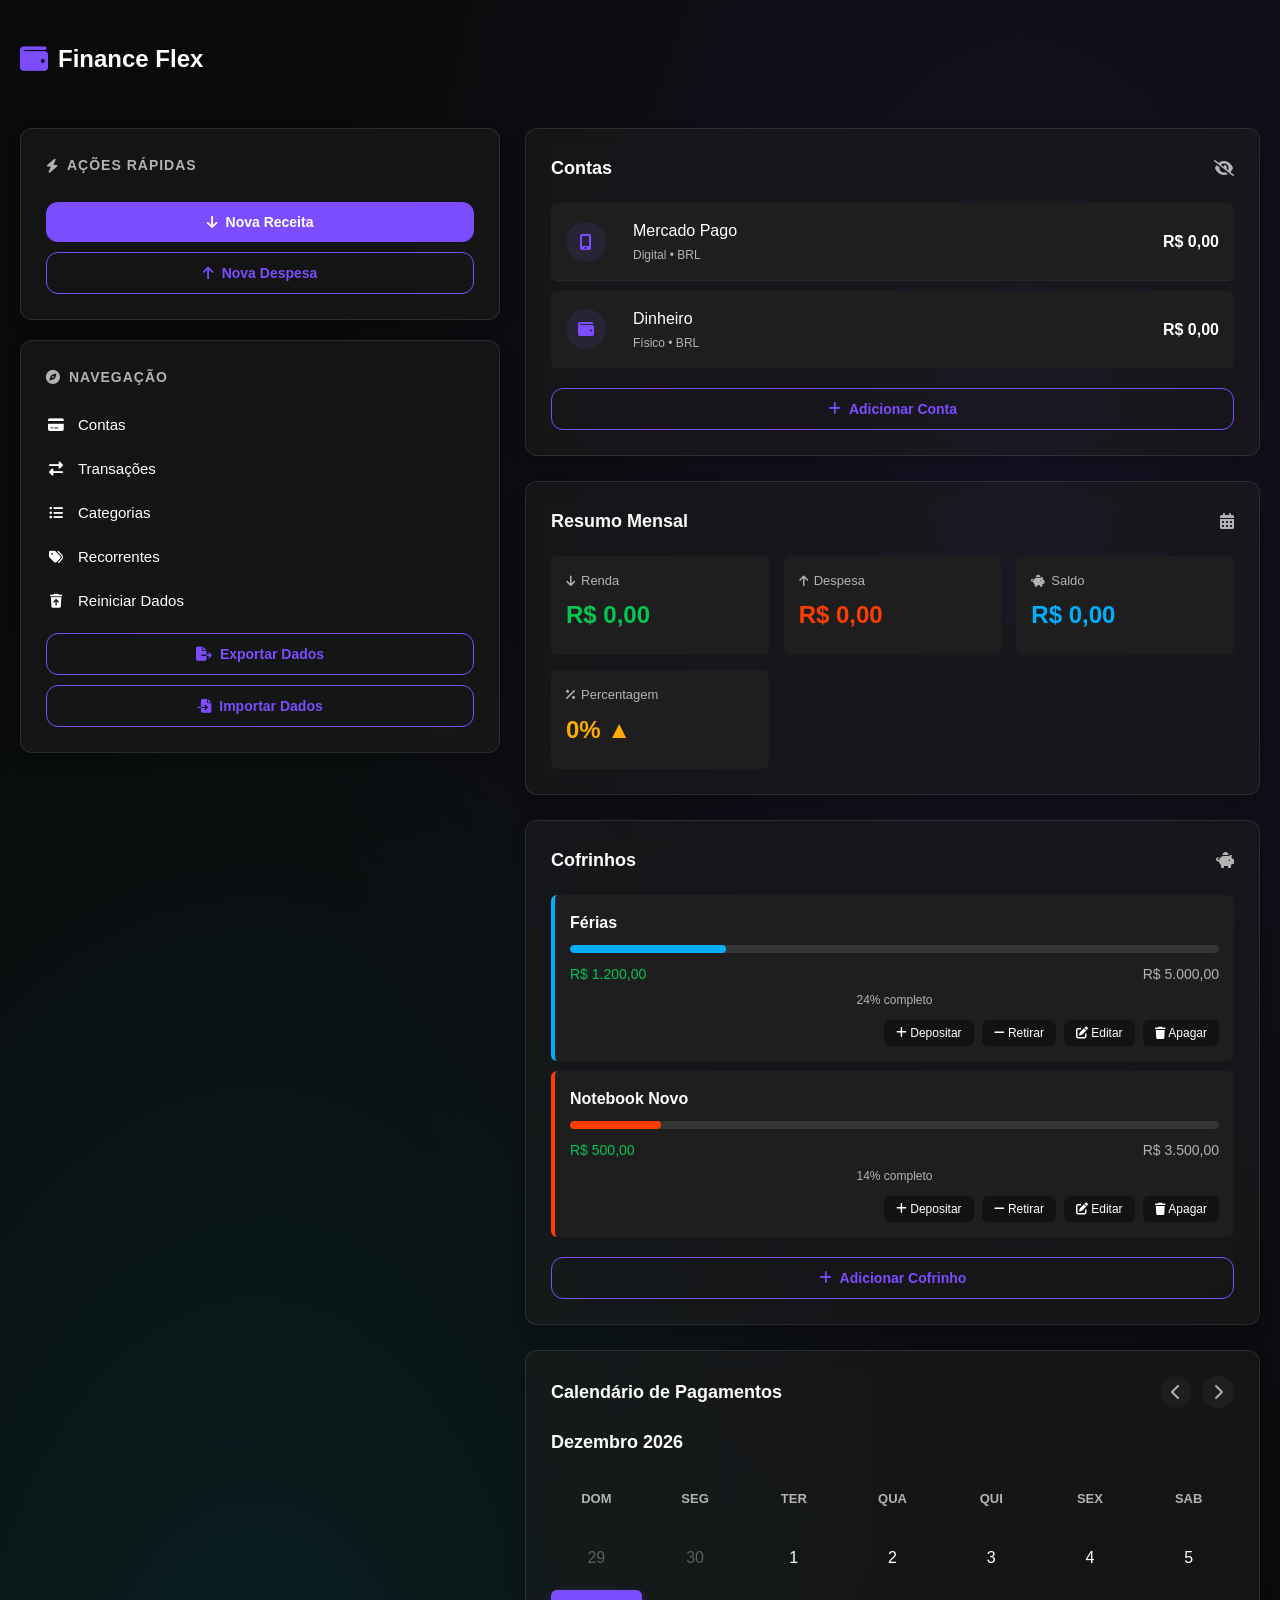
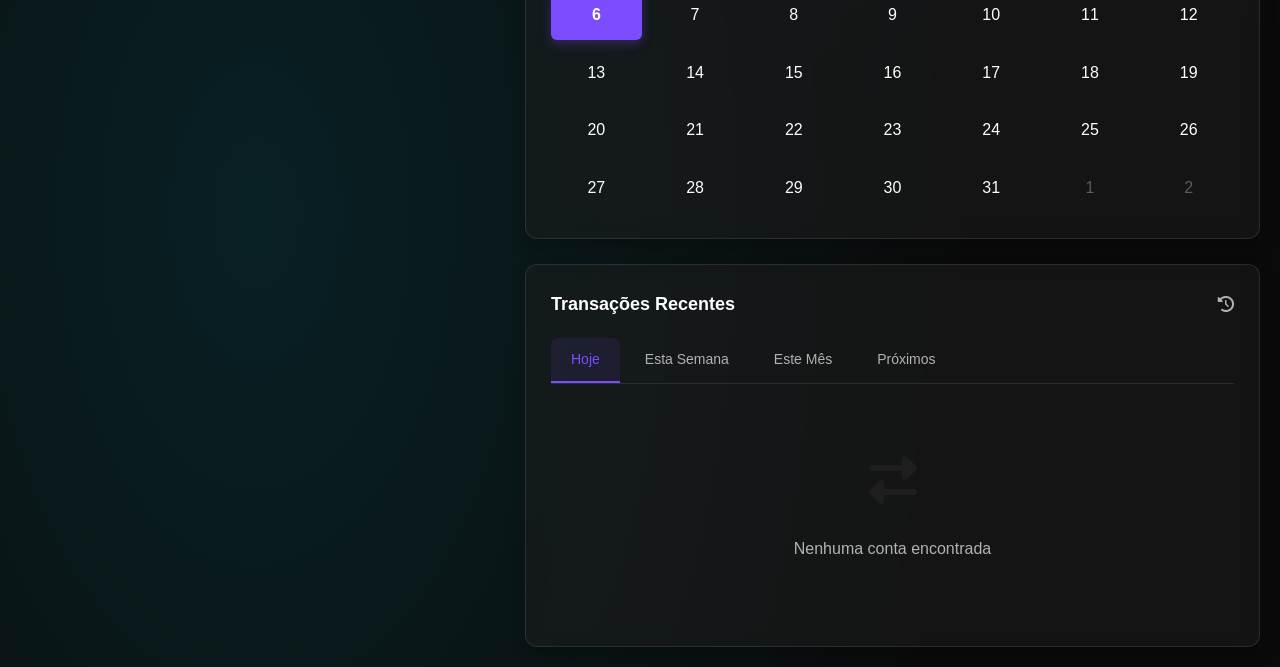
==== index.html @ a524a05d "Add files via upload" ====
<!DOCTYPE html>
<html lang="pt-BR">

<head>
    <meta charset="UTF-8">
    <meta name="viewport" content="width=device-width, initial-scale=1.0">
    <title>Finance Flex</title>
    <link rel="stylesheet" href="https://cdnjs.cloudflare.com/ajax/libs/font-awesome/6.4.0/css/all.min.css">
    <link rel="shortcut icon" href="img/favicon.svg" type="image/x-icon">
    <link rel="stylesheet" href="css/style.css">
</head>

<body>
    <div class="container fade-in">
        <header>
            <div class="logo">
                <i class="fas fa-wallet logo-icon"></i>
                <span>Finance Flex</span>
            </div>
            <div class="nav">
                <button class="hamburger-btn" id="hamburgerBtn">
                    <i class="fas fa-bars"></i>
                </button>
            </div>
        </header>

        <!-- Mobile Menu -->
        <div class="mobile-menu" id="mobileMenu">
            <div class="sidebar-section">
                <div class="sidebar-title">
                    <i class="fas fa-compass"></i>
                    <span>Navegação</span>
                </div>
                <a href="javascript: void;" class="sidebar-link nav-b" data-target="#accountsModal">
                    <i class="fas fa-credit-card"></i>
                    <span>Contas</span>
                </a>
                <a href="javascript: void;" class="sidebar-link nav-b" data-target="#transactionsModal">
                    <i class="fas fa-exchange-alt"></i>
                    <span>Transações</span>
                </a>
                <a href="javascript: void;" class="sidebar-link nav-b" data-target="#categoriesModal">
                    <i class="fas fa-list-ul"></i>
                    <span>Categorias</span>
                </a>
                <a href="javascript: void;" class="sidebar-link nav-b" data-target="#reconrrentesModal">
                    <i class="fas fa-tags"></i>
                    <span>Contas Recorrentes</span>
                </a>
                <a onclick="resetarDados()" class="sidebar-link nav-b reset-btn">
                    <i class="fas fa-trash-restore"></i>
                    <span>Reiniciar Dados</span>
                </a>
                <div class="backup-section">
                    <button id="exportDataBtn" class="btn btn-outline">
                        <i class="fas fa-file-export"></i> Exportar Dados
                    </button>
                    <button id="importDataBtn" class="btn btn-outline">
                        <i class="fas fa-file-import"></i> Importar Dados
                    </button>
                    <input type="file" id="importFileInput" accept=".json" style="display: none;">
                </div>
            </div>
            <div class="sidebar-section">
                <div class="sidebar-title">
                    <i class="fas fa-bolt"></i>
                    <span>Ações Rápidas</span>
                </div>
                <button id="addIncomeBtnMobile" class="btn btn-outline">
                    <i class="fas fa-arrow-down"></i>
                    <span>Nova Receita</span>
                </button>
                <button id="addExpenseBtnMobile" class="btn btn-outline">
                    <i class="fas fa-arrow-up"></i>
                    <span>Nova Despesa</span>
                </button>
            </div>
        </div>

        <div class="mobile-menu-overlay" id="mobileMenuOverlay"></div>

        <div class="main-grid">
            <div class="sidebar-content">
                <div class="card sidebar acoes-rapidas">
                    <div class="sidebar-section">
                        <div class="sidebar-title">
                            <i class="fas fa-bolt"></i>
                            <span>Ações Rápidas</span>
                        </div>

                        <button id="addIncomeBtn" class="btn">
                            <i class="fas fa-arrow-down"></i>
                            <span>Nova Receita</span>
                        </button>
                        <button id="addExpenseBtn" class="btn btn-outline">
                            <i class="fas fa-arrow-up"></i>
                            <span>Nova Despesa</span>
                        </button>
                    </div>
                </div>


                <div class="card sidebar navegacao">
                    <div class="sidebar-section">
                        <div class="sidebar-title">
                            <i class="fas fa-compass"></i>
                            <span>Navegação</span>
                        </div>
                        <a href="javascript: void;" class="sidebar-link nav-b" data-target="#accountsModal">
                            <i class="fas fa-credit-card"></i>
                            <span>Contas</span>
                        </a>
                        <a href="javascript: void;" class="sidebar-link nav-b" data-target="#transactionsModal">
                            <i class="fas fa-exchange-alt"></i>
                            <span>Transações</span>
                        </a>
                        <a href="javascript: void;" class="sidebar-link nav-b" data-target="#categoriesModal">
                            <i class="fas fa-list-ul"></i>
                            <span>Categorias</span>
                        </a>
                        <a href="javascript: void;" class="sidebar-link nav-b" data-target="#reconrrentesModal">
                            <i class="fas fa-tags"></i>
                            <span>Recorrentes</span>
                        </a>
                        <a onclick="resetarDados()" class="sidebar-link nav-b reset-btn">
                            <i class="fas fa-trash-restore"></i>
                            <span>Reiniciar Dados</span>
                        </a>
                        <div class="backup-section">
                            <button id="exportDataBtn1" class="btn btn-outline">
                                <i class="fas fa-file-export"></i> Exportar Dados
                            </button>
                            <button id="importDataBtn1" class="btn btn-outline">
                                <i class="fas fa-file-import"></i> Importar Dados
                            </button>
                            <input type="file" id="importFileInput1" accept=".json" style="display: none;">
                        </div>
                    </div>
                </div>
            </div>


            <div class="content">
                <div class="card accounts contas">
                    <div class="card-title">
                        <span>Contas</span>
                        <i id="toggleValues" title="Ocultar/Mostrar Valores"></i>
                    </div>
                    <div id="accountsList">
                        <!-- Contas serão carregadas aqui -->
                    </div>
                    <button id="addAccountBtn" class="btn btn-outline">
                        <i class="fas fa-plus"></i>
                        <span>Adicionar Conta</span>
                    </button>
                </div>

                <div class="card monthly-summary">
                    <div class="card-title">
                        <span>Resumo Mensal</span>
                        <i class="fas fa-calendar-alt"></i>
                    </div>
                    <div class="summary-grid" id="monthlySummary">
                        <!-- Resumo mensal será carregado aqui -->
                    </div>
                </div>

                <div class="card piggy-banks">
                    <div class="card-title">
                        <span>Cofrinhos</span>
                        <i class="fas fa-piggy-bank"></i>
                    </div>
                    <div id="piggyBanksList">
                        <!-- Cofrinhos serão carregados aqui -->
                    </div>
                    <button id="addPiggyBankBtn" class="btn btn-outline">
                        <i class="fas fa-plus"></i>
                        <span>Adicionar Cofrinho</span>
                    </button>
                </div>

                <div class="card calendar">
                    <div class="card-title">
                        <span>Calendário de Pagamentos</span>
                        <div class="calendar-nav">
                            <button class="calendar-nav-btn" id="prevMonth">
                                <i class="fas fa-chevron-left"></i>
                            </button>
                            <button class="calendar-nav-btn" id="nextMonth">
                                <i class="fas fa-chevron-right"></i>
                            </button>
                        </div>
                    </div>
                    <div id="calendarContainer">
                        <!-- Calendário será carregado aqui -->
                    </div>
                </div>

                <div class="card transactions">
                    <div class="card-title">
                        <span>Transações Recentes</span>
                        <i class="fas fa-history"></i>
                    </div>
                    <div class="tabs">
                        <div class="tab active" data-period="today">Hoje</div>
                        <div class="tab" data-period="week">Esta Semana</div>
                        <div class="tab" data-period="month">Este Mês</div>
                        <div class="tab" data-period="upcoming">Próximos</div>
                    </div>
                    <div id="transactionsList">
                        <!-- Transações serão carregadas aqui -->
                    </div>
                </div>
            </div>
        </div>

        <!-- Modal Adicionar Conta -->
        <div class="modal" id="accountModal">
            <div class="modal-content">
                <div class="modal-header">
                    <div class="modal-title">Adicionar Nova Conta</div>
                    <button class="modal-close">&times;</button>
                </div>
                <form id="accountForm">
                    <div class="form-group">
                        <label class="form-label">Nome da Conta</label>
                        <input type="text" class="form-input" id="accountName" required>
                    </div>
                    <div class="form-group">
                        <label class="form-label">Tipo de Conta</label>
                        <select class="form-input form-select" id="accountType" required>
                            <option value="">Selecione o tipo</option>
                            <option value="Dinheiro">Dinheiro</option>
                            <option value="Banco">Conta Bancária</option>
                            <option value="Crédito">Cartão de Crédito</option>
                            <option value="Investimento">Investimento</option>
                            <option value="Digital">Carteira Digital</option>
                            <option value="Outro">Outro</option>
                        </select>
                    </div>
                    <div class="form-group">
                        <label class="form-label">Saldo Inicial</label>
                        <input type="number" class="form-input" id="accountBalance" step="0.01" required>
                    </div>
                    <div class="form-group">
                        <label class="form-label">Moeda</label>
                        <select class="form-input form-select" id="accountCurrency" required>
                            <option value="BRL">BRL (R$)</option>
                            <option value="USD">USD ($)</option>
                            <option value="EUR">EUR (€)</option>
                            <option value="GBP">GBP (£)</option>
                            <option value="JPY">JPY (¥)</option>
                        </select>
                    </div>
                    <div class="form-actions">
                        <button type="button" class="btn btn-outline modal-close">Cancelar</button>
                        <button type="submit" class="btn">Salvar Conta</button>
                    </div>
                </form>
            </div>
        </div>

        <!-- Modal Adicionar Transação -->
        <div class="modal" id="transactionModal">
            <div class="modal-content">
                <div class="modal-header">
                    <div class="modal-title" id="transactionModalTitle">Adicionar Nova Transação</div>
                    <button class="modal-close">&times;</button>
                </div>
                <form id="transactionForm">
                    <div class="form-group">
                        <label class="form-label">Tipo de Transação</label>
                        <select class="form-input form-select" id="transactionType" required>
                            <option value="income">Receita</option>
                            <option value="expense">Despesa</option>
                            <option value="transfer">Transferência</option>
                        </select>
                    </div>
                    <div class="form-group">
                        <label class="form-label">Valor</label>
                        <input type="number" class="form-input" id="transactionAmount" step="0.01" required>
                    </div>
                    <div class="form-group">
                        <label class="form-label">Descrição</label>
                        <input type="text" class="form-input" id="transactionDescription" required>
                    </div>
                    <div class="form-group">
                        <label class="form-label">Categoria</label>
                        <select class="form-input form-select" id="transactionCategory" required>
                            <option value="">Selecione a categoria</option>
                            <!-- Categorias serão preenchidas por JS -->
                        </select>
                    </div>
                    <div class="form-group">
                        <label class="form-label">Conta</label>
                        <select class="form-input form-select" id="transactionAccount" required>
                            <option value="">Selecione a conta</option>
                            <!-- Contas serão preenchidas por JS -->
                        </select>
                    </div>
                    <div class="form-group" id="transferAccountGroup" style="display: none;">
                        <label class="form-label">Para Conta</label>
                        <select class="form-input form-select" id="transactionToAccount">
                            <option value="">Selecione a conta</option>
                            <!-- Contas serão preenchidas por JS -->
                        </select>
                    </div>
                    <div class="form-group">
                        <label class="form-label">Data</label>
                        <input type="date" class="form-input" id="transactionDate" required>
                    </div>
                    <div class="form-actions">
                        <button type="button" class="btn btn-outline modal-close">Cancelar</button>
                        <button type="submit" class="btn">Salvar Transação</button>
                    </div>
                </form>
            </div>
        </div>

        <!-- Botão Flutuante para Adicionar Receita -->
        <div class="fab-container">
            <button class="fab-button" id="fabIncome">
                <i class="fas fa-plus"></i>
            </button>
        </div>

        <!-- Modais -->

        <!-- Modal Accounts -->
        <div class="modal modal-nav" id="accountsModal">
            <div class="modal-content">
                <div class="modal-header">
                    <div class="modal-title">Contas</div>
                    <button class="modal-close">&times;</button>
                </div>
                <div class="modal-body">
                    <div id="accountsModalContent">
                        <!-- Conteúdo será carregado dinamicamente -->
                    </div>
                </div>
            </div>
        </div>

        <!-- Modal Transactions -->
        <div class="modal modal-nav" id="transactionsModal">
            <div class="modal-content">
                <div class="modal-header">
                    <div class="modal-title">Transferência</div>
                    <button class="modal-close">&times;</button>
                </div>
                <div class="modal-body">
                    <!-- Filtros -->
                    <div class="transaction-filters">
                        <div class="filter-group">
                            <span class="filter-label">Filtrar por:</span>
                            <div class="filter-buttons">
                                <button class="filter-btn active" data-filter="all">
                                    <i class="fas fa-list"></i> Todas
                                </button>
                                <button class="filter-btn" data-filter="income">
                                    <i class="fas fa-arrow-down"></i> Receitas
                                </button>
                                <button class="filter-btn" data-filter="expense">
                                    <i class="fas fa-arrow-up"></i> Despesas
                                </button>
                                <button class="filter-btn" data-filter="transfer">
                                    <i class="fas fa-exchange-alt"></i> Transferências
                                </button>
                            </div>
                        </div>

                        <div class="filter-group">
                            <span class="filter-label">Período:</span>
                            <div class="filter-buttons">
                                <button class="filter-btn active" data-period="today">
                                    <i class="fas fa-calendar-day"></i> Hoje
                                </button>
                                <button class="filter-btn" data-period="week">
                                    <i class="fas fa-calendar-week"></i> Semana
                                </button>
                                <button class="filter-btn" data-period="month">
                                    <i class="fas fa-calendar-alt"></i> Mês
                                </button>
                                <button class="filter-btn" data-period="year">
                                    <i class="fas fa-calendar"></i> Ano
                                </button>
                            </div>
                        </div>

                        <!-- Novo filtro por categoria -->
                        <div class="filter-group">
                            <span class="filter-label">Categoria:</span>
                            <div class="filter-buttons">
                                <button class="filter-btn active" data-category="all">
                                    <i class="fas fa-tags"></i> Todas
                                </button>
                                <!-- Categorias serão preenchidas dinamicamente -->
                            </div>
                            <select id="categorySelect" class="form-input form-select" style="margin-top: 8px;">
                                <option value="">Selecione uma categoria...</option>
                                <!-- Opções serão preenchidas dinamicamente -->
                            </select>
                        </div>
                    </div>

                    <!-- Conteúdo das transações -->
                    <div id="transactionsModalContent">
                        <!-- Transações serão carregadas aqui dinamicamente -->
                    </div>
                </div>
            </div>
        </div>

        <!-- Modal Categories -->
        <div class="modal" id="categoriesModal">
            <div class="modal-content">
                <div class="modal-header">
                    <div class="modal-title">Categorias</div>
                    <button class="modal-close">&times;</button>
                </div>
                <div class="modal-body">
                    <div id="categoriesModalContent">
                        <!-- Conteúdo será carregado dinamicamente -->
                    </div>

                </div>
                <div class="add-bill-container">
                    <input type="text" id="newcategotiaName" placeholder="Criar Nova Categoria" class="form-input">
                    <button id="addcategoriasBtn" class="btn btn-outline">
                        <i class="fas fa-plus"></i>
                        <span>Adicionar</span>
                    </button>
                </div>
            </div>
        </div>
        <!-- Modal contas frequentes -->
        <div class="modal" id="reconrrentesModal">
            <div class="modal-content">
                <div class="modal-header">
                    <div class="modal-title">Contas Recorrentes</div>
                    <button class="modal-close">&times;</button>
                </div>
                <div class="modal-body">
                    <div id="recurringBillsList">
                        <!-- Conteúdo será carregado dinamicamente -->
                    </div>
                    <div class="add-bill-container">
                        <input type="text" id="newBillName" placeholder="Nome da conta (ex: Luz, Internet)"
                            class="form-input">
                        <button id="addBillBtn" class="btn btn-outline">
                            <i class="fas fa-plus"></i>
                            <span>Adicionar</span>
                        </button>
                    </div>
                </div>
            </div>
        </div>

        <!-- Modal Cofrinhos -->
        <div class="modal" id="piggyBankModal">
            <div class="modal-content">
                <div class="modal-header">
                    <div class="modal-title" id="piggyBankModalTitle">Adicionar Cofrinho</div>
                    <button class="modal-close">&times;</button>
                </div>
                <form id="piggyBankForm">
                    <div class="form-group">
                        <label class="form-label">Nome do Cofrinho</label>
                        <input type="text" class="form-input" id="piggyBankName" required>
                    </div>
                    <div class="form-group">
                        <label class="form-label">Meta (Valor Alvo)</label>
                        <input type="number" class="form-input" id="piggyBankTarget" step="0.01" min="0.01" required>
                    </div>
                    <div class="form-group">
                        <label class="form-label">Valor Atual</label>
                        <input type="number" class="form-input" id="piggyBankCurrent" step="0.01" min="0" value="0"
                            required>
                    </div>
                    <div class="form-group">
                        <label class="form-label">Conta de Origem</label>
                        <select class="form-input form-select" id="piggyBankAccount">
                            <option value="">Não associar a conta</option>
                            <!-- Contas serão preenchidas por JS -->
                        </select>
                    </div>
                    <div class="form-group">
                        <label class="form-label">Data Alvo (Opcional)</label>
                        <input type="date" class="form-input" id="piggyBankTargetDate">
                    </div>
                    <div class="form-group">
                        <label class="form-label">Cor do Cofrinho</label>
                        <input type="color" class="form-input" id="piggyBankColor" value="#7c4dff">
                    </div>
                    <div class="form-actions">
                        <button type="button" class="btn btn-outline modal-close">Cancelar</button>
                        <button type="submit" class="btn">Salvar Cofrinho</button>
                    </div>
                </form>
            </div>
        </div>

        <!-- Modal Depositar/Retirar -->
        <div class="modal" id="piggyBankTransactionModal">
            <div class="modal-content">
                <div class="modal-header">
                    <div class="modal-title" id="piggyBankTransactionTitle">Depositar no Cofrinho</div>
                    <button class="modal-close">&times;</button>
                </div>
                <form id="piggyBankTransactionForm">
                    <div class="form-group">
                        <label class="form-label">Tipo de Operação</label>
                        <select class="form-input form-select" id="piggyBankOperationType" required>
                            <option value="deposit">Depositar</option>
                            <option value="withdraw">Retirar</option>
                        </select>
                    </div>
                    <div class="form-group">
                        <label class="form-label">Valor</label>
                        <input type="number" class="form-input" id="piggyBankAmount" step="0.01" min="0.01" required>
                    </div>
                    <div class="form-group">
                        <label class="form-label">Conta</label>
                        <select class="form-input form-select" id="piggyBankTransactionAccount" required>
                            <!-- Contas serão preenchidas por JS -->
                        </select>
                    </div>
                    <div class="form-group">
                        <label class="form-label">Data</label>
                        <input type="date" class="form-input" id="piggyBankTransactionDate" required>
                    </div>
                    <div class="form-actions">
                        <button type="button" class="btn btn-outline modal-close">Cancelar</button>
                        <button type="submit" class="btn">Confirmar</button>
                    </div>
                </form>
            </div>
        </div>

        <!-- Toast Notification -->
        <div class="toasts" id="toast">
            <i class="fas fa-check-circle toast-icon"></i>
            <div class="toast-content">Mensagem de sucesso aqui</div>
            <button class="toast-close">
                <i class="fas fa-times"></i>
            </button>
        </div>
    </div>
    <script src="js/app.js"></script>

</body>

</html>
---- css/style.css ----
:root {
    --primary: #7c4dff;
    --primary-light: #b47cff;
    --primary-dark: #3f1dcb;
    --secondary: #00e5ff;
    --dark: #121212;
    --darker: #0a0a0a;
    --dark-light: #1e1e1e;
    --light: #ffffff;
    --light-dim: #b3b3b3;
    --success: #00c853;
    --danger: #ff3d00;
    --warning: #ffab00;
    --info: #00b0ff;
    --border-radius: 12px;
    --border-radius-sm: 6px;
    --shadow: 0 8px 16px rgba(0, 0, 0, 0.2);
    --transition: all 0.3s cubic-bezier(0.4, 0, 0.2, 1);
    --glass: rgba(30, 30, 30, 0.5);
    --glass-border: rgba(255, 255, 255, 0.1);
}

html,
body {
    overflow-x: hidden;
}

* {
    margin: 0;
    padding: 0;
    box-sizing: border-box;
    font-family: 'Inter', -apple-system, BlinkMacSystemFont, sans-serif;
}

@supports (font-variation-settings: normal) {
    * {
        font-family: 'Inter var', -apple-system, BlinkMacSystemFont, sans-serif;
    }
}

/* Adicione no final do arquivo */
.values-hidden .account-balance,
.values-hidden .transaction-amount,
.values-hidden .summary-value,
.values-hidden .piggy-bank-current,
.values-hidden .piggy-bank-target,
.values-hidden .piggy-bank-percentage {
    filter: blur(5px);
    user-select: none;
    pointer-events: none;
}


body {
    background-color: var(--darker);
    color: var(--light);
    line-height: 1.6;
    min-height: 100vh;
    background-image:
        radial-gradient(at 80% 20%, rgba(124, 77, 255, 0.1) 0px, transparent 50%),
        radial-gradient(at 20% 80%, rgba(0, 229, 255, 0.1) 0px, transparent 50%);
}

.container {
    max-width: 1400px;
    margin: 0 auto;
    padding: 20px;
}

header {
    display: flex;
    justify-content: space-between;
    align-items: center;
    padding: 20px 0;
    margin-bottom: 30px;
}

.logo {
    font-size: 24px;
    font-weight: 700;
    color: var(--light);
    display: flex;
    align-items: center;
    gap: 10px;
    height: fit-content;
    position: sticky;
    /* Torna a sidebar fixa */
    top: 10%;
    /* Fixa no topo */
}

.logo-icon {
    color: var(--primary);
    font-size: 28px;
}

.nav {
    display: flex;
    gap: 5px;
}

.nav-item {
    color: var(--light-dim);
    text-decoration: none;
    padding: 8px 16px;
    border-radius: var(--border-radius);
    transition: var(--transition);
    font-weight: 500;
    display: flex;
    align-items: center;
    gap: 8px;
}

.nav-item:hover,
.nav-item.active {
    color: var(--light);
    background-color: var(--dark-light);
}

.nav-item i {
    font-size: 16px;
}

/* Hamburger Menu Styles */
.hamburger-btn {
    display: none;
    background: none;
    border: none;
    color: var(--light);
    font-size: 24px;
    cursor: pointer;
    padding: 10px;
    z-index: 999;
}

.mobile-menu {
    position: fixed;
    top: 0;
    left: 0;
    width: 280px;
    height: 100vh;
    background: var(--darker);
    z-index: 1000;
    padding: 80px 20px 20px;
    transform: translateX(-100%);
    transition: var(--transition);
    border-right: 1px solid var(--glass-border);
    overflow-y: auto;
}

.mobile-menu.active {
    transform: translateX(0);
    box-shadow: 10px 0 30px rgba(0, 0, 0, 0.3);
}

.mobile-menu .sidebar-section {
    margin-bottom: 25px;
}

.mobile-menu .sidebar-title {
    font-size: 14px;
    color: var(--light-dim);
    text-transform: uppercase;
    margin-bottom: 15px;
    letter-spacing: 1px;
}

.mobile-menu .sidebar-link {
    display: flex;
    align-items: center;
    padding: 12px 15px;
    color: var(--light);
    text-decoration: none;
    border-radius: var(--border-radius-sm);
    margin-bottom: 5px;
    transition: var(--transition);
}

.mobile-menu .sidebar-link:hover {
    background: var(--dark-light);
    color: var(--primary);
}

.mobile-menu .sidebar-link i {
    margin-right: 10px;
    width: 20px;
    text-align: center;
}

.mobile-menu .btn {
    width: 100%;
    margin: 10px 0;
}

.mobile-menu-overlay {
    position: fixed;
    top: 0;
    left: 0;
    right: 0;
    bottom: 0;
    background: rgba(0, 0, 0, 0.7);
    backdrop-filter: blur(5px);
    z-index: 999;
    opacity: 0;
    visibility: hidden;
    transition: var(--transition);
}

.mobile-menu-overlay.active {
    opacity: 1;
    visibility: visible;
}

@media (max-width: 768px) {
    .hamburger-btn {
        display: block;
    }

    .nav-items {
        display: none;
    }

    .sidebar {
        display: none;
    }

    .main-grid {
        grid-template-columns: 1fr;
    }
}


.main-grid {
    display: grid;
    grid-template-columns: 480px 1fr;
    gap: 25px;
}

.sidebar {
    margin-bottom: 20px;
}


.sidebar-title {
    font-size: 14px;
    margin-bottom: 15px;
    color: var(--light-dim);
    text-transform: uppercase;
    letter-spacing: 1px;
    font-weight: 600;
    display: flex;
    align-items: center;
    gap: 8px;
}

.sidebar-title i {
    font-size: 14px;
}

.sidebar-link {
    display: flex;
    align-items: center;
    gap: 12px;
    color: var(--light);
    text-decoration: none;
    padding: 10px 0;
    transition: var(--transition);
    font-weight: 500;
    font-size: 15px;
}

.sidebar-link:hover {
    color: var(--primary);
    padding-left: 5px;
}

.sidebar-link i {
    width: 20px;
    text-align: center;
    font-size: 14px;
}

/* Adicione estes estilos ao seu CSS */
.recurring-bills {
    grid-column: span 1;
}

.bill-item {
    display: flex;
    align-items: center;
    justify-content: space-between;
    padding: 12px 15px;
    background-color: var(--dark-light);
    border-radius: var(--border-radius-sm);
    margin-bottom: 10px;
    transition: var(--transition);
}

.bill-item:hover {
    background-color: rgba(255, 255, 255, 0.05);
}

.bill-info {
    display: flex;
    align-items: center;
    gap: 12px;
}

.bill-checkbox {
    width: 18px;
    height: 18px;
    cursor: pointer;
    accent-color: var(--primary);
}

.bill-actions {
    display: flex;
    gap: 8px;
}

.bill-action-btn {
    background: none;
    border: none;
    color: var(--light-dim);
    cursor: pointer;
    transition: var(--transition);
    font-size: 14px;
}

.bill-action-btn:hover {
    color: var(--danger);
}

.add-bill-container {
    /* display: flex; */
    gap: 10px;
    margin-top: 15px;
}

.add-bill-container input {
    flex-grow: 1;
    padding: 10px 15px;
}

/* Remove o estilo padrão do checkbox */
.bill-checkbox {
    appearance: none;
    -webkit-appearance: none;
    width: 18px;
    height: 18px;
    border: 2px solid var(--primary-light);
    border-radius: 4px;
    background-color: var(--dark-light);
    cursor: pointer;
    position: relative;
    transition: all 0.2s ease;
    margin-right: 12px;
}

/* Estilo quando o checkbox está marcado */
.bill-checkbox:checked {
    background-color: var(--primary);
    border-color: var(--primary);
}

/* Estilo do "check" interno */
.bill-checkbox:checked::after {
    content: '';
    position: absolute;
    left: 5px;
    top: 1px;
    width: 5px;
    height: 10px;
    border: solid white;
    border-width: 0 2px 2px 0;
    transform: rotate(45deg);
}

#recurringBillsList,
#recurringBillsList1 {
    max-height: 150px;
    overflow-y: auto;
    padding-right: 10px;
    margin-right: -10px;

}

/* Efeito hover */
.bill-checkbox:hover {
    border-color: var(--primary);
    box-shadow: 0 0 0 2px rgba(124, 77, 255, 0.2);
}

/* Efeito de foco (acessibilidade) */
.bill-checkbox:focus {
    outline: none;
    box-shadow: 0 0 0 3px rgba(124, 77, 255, 0.3);
}

/* Estilo do label */
.bill-name {
    color: var(--light);
    cursor: pointer;
    transition: color 0.2s ease;
    user-select: none;

}

/* Efeito quando o checkbox está marcado */
.bill-checkbox:checked~.bill-name {
    color: var(--light-dim);
    text-decoration: line-through;
    opacity: 0.8;
}

.empty-recurring {
    text-align: center;
    padding: 20px 0;
    color: var(--light-dim);
    font-size: 14px;
}

.btn {
    display: inline-flex;
    align-items: center;
    justify-content: center;
    gap: 8px;
    background-color: var(--primary);
    color: white;
    padding: 12px 20px;
    border-radius: var(--border-radius);
    text-decoration: none;
    font-weight: 600;
    transition: var(--transition);
    border: none;
    cursor: pointer;
    margin-top: 10px;
    width: 100%;
    font-size: 14px;
}

.btn:hover {
    background-color: var(--primary-dark);
    transform: translateY(-2px);
    box-shadow: 0 6px 12px rgba(124, 77, 255, 0.2);
}

.btn-outline {
    background-color: transparent;
    border: 1px solid var(--primary);
    color: var(--primary);
}

.btn-outline:hover {
    background-color: rgba(124, 77, 255, 0.1);
    box-shadow: none;
}

.btn-sm {
    padding: 8px 16px;
    font-size: 13px;
}

.content {
    display: grid;
    grid-template-columns: repeat(auto-fill, minmax(300px, 1fr));
    gap: 25px;
}

.card {
    background: var(--glass);
    backdrop-filter: blur(10px);
    -webkit-backdrop-filter: blur(10px);
    border: 1px solid var(--glass-border);
    border-radius: var(--border-radius);
    padding: 25px;
    box-shadow: var(--shadow);
    transition: var(--transition);
}

.card:hover {
    transform: translateY(-5px);
    box-shadow: 0 12px 24px rgba(0, 0, 0, 0.3);
}

.card-title {
    font-size: 18px;
    margin-bottom: 20px;
    color: var(--light);
    display: flex;
    justify-content: space-between;
    align-items: center;
    font-weight: 600;
}

.card-title i {
    color: var(--light-dim);
    font-size: 16px;
}

.accounts {
    grid-column: span 2;
}

.account-item {
    display: flex;
    justify-content: space-between;
    align-items: center;
    padding: 15px 0;
    border-bottom: 1px solid rgba(255, 255, 255, 0.05);
}

.account-item:last-child {
    border-bottom: none;
}

.account-info {
    display: flex;
    align-items: center;
    gap: 12px;
}

.account-icon {
    width: 40px;
    height: 40px;
    border-radius: 50%;
    background-color: var(--dark-light);
    display: flex;
    align-items: center;
    justify-content: center;
    color: var(--primary);
}

.account-name {
    font-weight: 500;
}

.account-type {
    font-size: 12px;
    color: var(--light-dim);
    margin-top: 2px;
}

.account-balance {
    font-weight: 600;
    font-size: 16px;
}

.positive {
    color: var(--success);
}

.negative {
    color: var(--danger);
}

.monthly-summary {
    grid-column: span 2;
}

.summary-grid {
    display: grid;
    grid-template-columns: repeat(auto-fill, minmax(200px, 1fr));
    gap: 15px;
    margin-top: 20px;
}

.summary-item {
    background-color: var(--dark-light);
    padding: 20px;
    border-radius: var(--border-radius-sm);
    transition: var(--transition);
}

.summary-item:hover {
    transform: translateY(-3px);
    box-shadow: 0 8px 16px rgba(0, 0, 0, 0.2);
}

.summary-label {
    font-size: 13px;
    color: var(--light-dim);
    margin-bottom: 5px;
    display: flex;
    align-items: center;
    gap: 6px;
}

.summary-label i {
    font-size: 12px;
}

.summary-value {
    font-size: 24px;
    font-weight: 700;
    margin: 5px 0;
}

.income {
    color: var(--success);
}

.expense {
    color: var(--danger);
}

.savings {
    color: var(--info);
}

.rate {
    color: var(--warning);
}

.calendar, .piggy-banks {
    grid-column: span 2;
}

.calendar-header {
    display: flex;
    justify-content: space-between;
    align-items: center;
    margin-bottom: 20px;
}

.calendar-title {
    font-size: 18px;
    font-weight: 600;
}

.calendar-nav {
    display: flex;
    gap: 10px;
}

.calendar-nav-btn {
    width: 32px;
    height: 32px;
    border-radius: 50%;
    display: flex;
    align-items: center;
    justify-content: center;
    background-color: var(--dark-light);
    color: var(--light);
    border: none;
    cursor: pointer;
    transition: var(--transition);
}

.calendar-nav-btn:hover {
    background-color: var(--primary);
}

.calendar-grid {
    display: grid;
    grid-template-columns: repeat(7, 1fr);
    gap: 8px;
}

.calendar-day {
    padding: 12px 0;
    text-align: center;
    border-radius: var(--border-radius-sm);
    transition: var(--transition);
    position: relative;
    font-weight: 500;
}

.calendar-day.header {
    font-weight: 600;
    color: var(--light-dim);
    padding-bottom: 15px;
    font-size: 13px;
    text-transform: uppercase;
}

.calendar-day.current {
    background-color: var(--primary);
    color: white;
    font-weight: 600;
    box-shadow: 0 4px 12px rgba(124, 77, 255, 0.3);
}

.calendar-day.other-month {
    opacity: 0.3;
}

.calendar-day.has-event {
    cursor: pointer;
}

.calendar-day.has-event::after {
    content: '';
    position: absolute;
    top: 6px;
    right: 6px;
    width: 6px;
    height: 6px;
    background-color: var(--secondary);
    border-radius: 50%;
}

.calendar-day.has-event:hover {
    background-color: var(--dark-light);
}

.transactions {
    grid-column: span 2;
}

.tabs {
    display: flex;
    border-bottom: 1px solid rgba(255, 255, 255, 0.1);
    margin-bottom: 20px;
    gap: 5px;
}

.tab {
    padding: 10px 20px;
    cursor: pointer;
    border-bottom: 2px solid transparent;
    transition: var(--transition);
    font-weight: 500;
    font-size: 14px;
    color: var(--light-dim);
    border-radius: var(--border-radius-sm) var(--border-radius-sm) 0 0;
}

.tab.active {
    border-bottom: 2px solid var(--primary);
    color: var(--primary);
    background-color: rgba(124, 77, 255, 0.1);
}

.tab:hover {
    background-color: rgba(255, 255, 255, 0.05);
    color: var(--light);
}

.transaction-list {
    display: flex;
    flex-direction: column;
    gap: 12px;
}

.transaction-item {
    display: flex;
    align-items: center;
    padding: 15px;
    background-color: var(--dark-light);
    border-radius: var(--border-radius-sm);
    transition: var(--transition);
    margin: 10px 0;
}

.transaction-item:hover {
    background-color: rgba(255, 255, 255, 0.05);
    transform: translateX(3px);
}

.transaction-icon {
    width: 40px;
    height: 40px;
    border-radius: 50%;
    background-color: rgba(124, 77, 255, 0.1);
    display: flex;
    align-items: center;
    justify-content: center;
    color: var(--primary);
    margin-right: 15px;
    flex-shrink: 0;
}

.transaction-details {
    flex-grow: 1;
}

.transaction-name {
    font-weight: 500;
    margin-bottom: 3px;
}

.transaction-category {
    font-size: 12px;
    color: var(--light-dim);
}

.transaction-amount {
    font-weight: 600;
}

/* Estilos para os filtros de transações */
.transaction-filters {
    margin-bottom: 20px;
    padding-bottom: 15px;
    border-bottom: 1px solid var(--glass-border);
}

.filter-group {
    margin-bottom: 15px;
}

.filter-group:last-child {
    margin-bottom: 0;
}

.filter-label {
    display: block;
    margin-bottom: 8px;
    font-size: 14px;
    color: var(--light-dim);
    font-weight: 500;
}

.filter-buttons {
    display: flex;
    flex-wrap: wrap;
    gap: 8px;
}

.filter-btn {
    background-color: var(--dark-light);
    border: 1px solid var(--glass-border);
    color: var(--light-dim);
    padding: 8px 12px;
    border-radius: var(--border-radius-sm);
    font-size: 13px;
    cursor: pointer;
    display: flex;
    align-items: center;
    gap: 6px;
    transition: all 0.2s ease;
}

.filter-btn:hover {
    background-color: rgba(124, 77, 255, 0.1);
    color: var(--primary);
}

.filter-btn.active {
    background-color: var(--primary);
    color: white;
    border-color: var(--primary);
}

.filter-btn i {
    font-size: 12px;
}

/* Responsividade */
@media (max-width: 768px) {
    .filter-buttons {
        gap: 6px;
    }
    
    .filter-btn {
        padding: 6px 8px;
        font-size: 12px;
    }
}

.empty-state {
    text-align: center;
    padding: 40px 0;
    color: var(--light-dim);
}

.empty-icon {
    font-size: 48px;
    margin-bottom: 15px;
    color: var(--dark-light);
}

.empty-text {
    margin-bottom: 20px;
}

.modal {
    position: fixed;
    top: 0;
    left: 0;
    right: 0;
    bottom: 0;
    background-color: rgba(0, 0, 0, 0.8);
    backdrop-filter: blur(5px);
    display: flex;
    align-items: center;
    justify-content: center;
    z-index: 1000;
    opacity: 0;
    visibility: hidden;
    transition: var(--transition);
}

.modal.active {
    opacity: 1;
    visibility: visible;
}

.modal-content {
    background: var(--dark);
    border-radius: var(--border-radius);
    padding: 30px;
    width: 100%;
    max-width: 500px;
    box-shadow: var(--shadow);
    transform: translateY(20px);
    transition: var(--transition);
    border: 1px solid var(--glass-border);
}

.modal.active .modal-content {
    transform: translateY(0);
}

.modal-header {
    display: flex;
    justify-content: space-between;
    align-items: center;
    margin-bottom: 20px;
}

.modal-title {
    font-size: 20px;
    font-weight: 600;
}

.modal-close {
    background: none;
    border: none;
    color: var(--light-dim);
    font-size: 20px;
    cursor: pointer;
    transition: var(--transition);
}

.modal-close:hover {
    color: var(--light);
}

/* Estilos para os botões de ícone */
.icon-modal {
    background: none;
    border: none;
    color: var(--light-dim);
    cursor: pointer;
    width: 36px;
    height: 36px;
    border-radius: 50%;
    display: flex;
    align-items: center;
    justify-content: center;
    transition: var(--transition);
    margin-left: 8px;
}

.icon-modal:hover {
    background-color: rgba(255, 255, 255, 0.1);
    color: var(--light);
}

.icon-modal:first-of-type:hover {
    color: var(--info);
    /* Cor azul para o ícone de edição */
}

.icon-modal:last-of-type:hover {
    color: var(--danger);
    /* Cor vermelha para o ícone de exclusão */
}

/* Ajustes no layout da conta para acomodar os novos botões */
.account-item {
    display: flex;
    align-items: center;
    padding: 12px 0;
    border-bottom: 1px solid rgba(255, 255, 255, 0.05);
}

.account-icon {
    width: 40px;
    height: 40px;
    border-radius: 50%;
    background-color: var(--dark-light);
    display: flex;
    align-items: center;
    justify-content: center;
    color: var(--primary);
    margin-right: 12px;
    flex-shrink: 0;
}

.account-details {
    flex-grow: 1;
    min-width: 0;
    /* Permite que o texto quebre corretamente */
}

.account-details h4 {
    font-weight: 500;
    margin: 0;
    white-space: nowrap;
    overflow: hidden;
    text-overflow: ellipsis;
}

.account-details p {
    font-size: 12px;
    color: var(--light-dim);
    margin: 4px 0 0;
    white-space: nowrap;
    overflow: hidden;
    text-overflow: ellipsis;
}

/* Container para os botões de ação */
.account-actions {
    display: flex;
    margin-left: auto;
}

/* Efeito de hover no item da conta */

.form-input {
    width: 100%;
    padding: 12px 15px;
    border-radius: var(--border-radius-sm);
    border: 1px solid rgba(255, 255, 255, 0.1);
    background-color: var(--dark-light);
    color: var(--light);
    font-size: 14px;
    transition: var(--transition);
}

.form-input:focus {
    outline: none;
    border-color: var(--primary);
    box-shadow: 0 0 0 2px rgba(124, 77, 255, 0.2);
}

.form-select {
    appearance: none;
    background-image: url("data:image/svg+xml,%3Csvg xmlns='http://www.w3.org/2000/svg' width='16' height='16' fill='%23b3b3b3' viewBox='0 0 16 16'%3E%3Cpath d='M7.247 11.14 2.451 5.658C1.885 5.013 2.345 4 3.204 4h9.592a1 1 0 0 1 .753 1.659l-4.796 5.48a1 1 0 0 1-1.506 0z'/%3E%3C/svg%3E");
    background-repeat: no-repeat;
    background-position: right 12px center;
    background-size: 12px;
}

.form-actions {
    display: flex;
    justify-content: flex-end;
    gap: 10px;
    margin-top: 30px;
}

.toasts {
    position: fixed;
    bottom: 20px;
    right: 20px;
    background-color: var(--success);
    color: white;
    padding: 16px 24px;
    border-radius: var(--border-radius);
    box-shadow: 0 6px 20px rgba(0, 0, 0, 0.2);
    display: flex;
    align-items: center;
    gap: 12px;
    z-index: 1000000;
    transform: translateY(100px);
    opacity: 0;
    transition: var(--transition);
    max-width: 350px;
    width: auto;
    pointer-events: auto;
    border-left: 4px solid rgba(255, 255, 255, 0.3);
}

.toasts.show {
    transform: translateY(0);
    opacity: 1;
    animation: slideIn 0.5s ease, fadeIn 0.5s ease;
}

.toasts.error {
    background-color: var(--danger);
    border-left-color: rgba(255, 255, 255, 0.5);
}

.toasts.warning {
    background-color: var(--warning);
    color: var(--dark);
    border-left-color: rgba(0, 0, 0, 0.2);
}

.toasts.info {
    background-color: var(--info);
    border-left-color: rgba(255, 255, 255, 0.5);
}

.toasts .toast-icon {
    font-size: 20px;
    flex-shrink: 0;
}

.toasts .toast-content {
    flex-grow: 1;
    font-size: 14px;
    line-height: 1.5;
}

.toasts .toast-close {
    background: none;
    border: none;
    color: inherit;
    opacity: 0.7;
    cursor: pointer;
    padding: 4px;
    margin-left: 8px;
    transition: var(--transition);
}

.toasts .toast-close:hover {
    opacity: 1;
    transform: scale(1.1);
}

@keyframes slideIn {
    from { transform: translateY(100px); }
    to { transform: translateY(0); }
}

@keyframes fadeIn {
    from { opacity: 0; }
    to { opacity: 1; }
}

/* Efeito de progresso (opcional) */
.toasts::after {
    content: '';
    position: absolute;
    bottom: 0;
    left: 0;
    right: 0;
    height: 4px;
    background: rgba(255, 255, 255, 0.3);
    border-radius: 0 0 var(--border-radius) var(--border-radius);
    transform-origin: left;
    animation: progress 3s linear forwards;
}

@keyframes progress {
    from { transform: scaleX(1); }
    to { transform: scaleX(0); }
}

/* Responsivo */
@media (max-width: 480px) {
    .toasts {
        max-width: calc(100% - 40px);
        bottom: 10px;
        right: 10px;
        left: 10px;
    }
}
/*******************************************************************************/

.category-item {
    display: flex;
    align-items: center;
    justify-content: space-between;
    padding: 8px 12px;
    background-color: var(--dark-light);
    border-radius: 4px;
    transition: background-color 0.2s ease;
    width: 100%;
    margin-bottom: 5px;
}

.category-item:hover {
    background-color: var(--darker);
}

.category-item span {
    font-size: 14px;
    color: var(--light);
    flex-grow: 1;
}

.delete-category-btn {
    background: none;
    border: none;
    color: #888;
    cursor: pointer;
    padding: 4px 6px;
    margin-left: 8px;
    font-size: 12px;
    transition: color 0.2s ease;
}

.delete-category-btn:hover {
    color: #ff4444;
}

.delete-category-btn i {
    pointer-events: none; /* Ensures the click targets the button, not just the icon */
}


@media (min-width: 1020px) {
    .fab-container {
        display: none;
    }

}

@media (max-width: 1024px) {
    header {
        margin-bottom: 0px;
    }

    .main-grid {
        gap: 5px;
        grid-template-columns: 1fr;
    }

    .acoes-rapidas {
        margin-bottom: 10px;
    }

    .modal-content {
        width: 90%;
        max-width: 100%;
    }

    .content {
        gap: 15px;
    }

    /* Tooltip para o botão flutuante */
    /* Floating Action Button */
    .fab-container {
        position: fixed;
        bottom: 30px;
        right: 50px;
        z-index: 999;
    }

    .fab-button {
        width: 60px;
        height: 60px;
        border-radius: 50%;
        background-color: var(--primary);
        color: white;
        border: none;
        box-shadow: var(--shadow);
        cursor: pointer;
        display: flex;
        align-items: center;
        justify-content: center;
        font-size: 30px;
        transition: var(--transition);
    }

    .fab-button:hover {
        background-color: var(--primary-dark);
        transform: scale(1.1);
    }

    /* Efeito de onda ao clicar */
    .fab-button:active {
        animation: ripple 0.6s linear;
    }

    @keyframes ripple {
        0% {
            box-shadow: 0 0 0 0 rgba(124, 77, 255, 0.3),
                0 0 0 0 rgba(124, 77, 255, 0.3);
        }

        100% {
            box-shadow: 0 0 0 15px rgba(124, 77, 255, 0),
                0 0 0 30px rgba(124, 77, 255, 0);
        }
    }

    /* Ajuste para mobile */
    @media (max-width: 768px) {
        .fab-container {
            bottom: 20px;
            right: 20px;
        }

        .fab-button {
            width: 50px;
            height: 50px;
            font-size: 20px;
        }
    }

    .fab-button::after {
        content: 'Adicionar';
        position: absolute;
        right: 70px;
        top: 50%;
        transform: translateY(-50%);
        background-color: var(--dark-light);
        color: var(--light);
        padding: 6px 12px;
        border-radius: var(--border-radius-sm);
        font-size: 14px;
        font-weight: 500;
        white-space: nowrap;
        opacity: 0;
        pointer-events: none;
        transition: opacity 0.2s ease;
    }

    .fab-button:hover::after {
        opacity: 1;
    }
    .content {
        grid-template-columns: 1fr;
    }
}

@media (max-width: 768px) {
    .content {
        grid-template-columns: 1fr;
    }

    /* .accounts,
    .monthly-summary,
    .calendar,
    .transactions {
        grid-column: span 1;
    } */

    .summary-grid {
        grid-template-columns: 1fr 1fr;
    }

    .calendar-day {
        padding: 8px 0;
        font-size: 14px;
    }
}

@media (max-width: 480px) {
    .fade-in {
        padding: 8px;
    }

    .card {
        padding: 10px;
    }

    .tabs {
        overflow-x: auto;
        padding-bottom: 5px;
    }

    .tab {
        padding: 8px 12px;
        font-size: 13px;
        white-space: nowrap;
    }

    .modal-content {
        padding: 5px;
        margin: 0px;
    }
}

/* Animations */
@keyframes fadeIn {
    from {
        opacity: 0;
    }

    to {
        opacity: 1;
    }
}

.fade-in {
    animation: fadeIn 0.5s ease-out;
}

/* Scrollbar */
::-webkit-scrollbar {
    width: 8px;
    height: 8px;
}

::-webkit-scrollbar-track {
    background: var(--dark);
}

::-webkit-scrollbar-thumb {
    background: var(--dark-light);
    border-radius: 4px;
}

::-webkit-scrollbar-thumb:hover {
    background: var(--primary);
}

/* Adicione estes estilos ao seu CSS */

.modal-body {
    padding: 20px;
    max-height: 70vh;
    overflow-y: auto;
}

.account-item,
.transaction-item,
.debt-item {
    display: flex;
    align-items: center;
    padding: 15px;
    margin-bottom: 10px;
    background-color: var(--dark-light);
    border-radius: var(--border-radius-sm);
}

.account-icon,
.transaction-icon {
    width: 40px;
    height: 40px;
    border-radius: 50%;
    background-color: rgba(124, 77, 255, 0.1);
    display: flex;
    align-items: center;
    justify-content: center;
    margin-right: 15px;
    color: var(--primary);
}

.account-details,
.transaction-details,
.debt-info {
    flex-grow: 1;
}

.account-details h4,
.transaction-details h4,
.debt-info h4 {
    margin: 0 0 5px 0;
    color: var(--light);
}

.account-details p,
.transaction-details p,
.debt-info p {
    margin: 0;
    color: var(--light-dim);
    font-size: 14px;
}

.balance,
.date {
    font-weight: bold;
    margin-top: 5px !important;
}

.transaction-item.income .transaction-details p {
    color: var(--success);
}

.transaction-item.expense .transaction-details p {
    color: var(--danger);
}

.add-account-btn {
    width: 100%;
    margin-top: 20px;
}

.btn-sm {
    padding: 8px 12px;
    font-size: 13px;
}

.debt-amount {
    text-align: right;
    font-weight: bold;
}

.summary-item {
    background-color: var(--dark-light);
    padding: 15px;
    border-radius: var(--border-radius-sm);
}

.summary-item h4 {
    margin: 0 0 10px 0;
    color: var(--light-dim);
}

.summary-item p {
    margin: 0;
    font-size: 24px;
    font-weight: bold;
    color: var(--light);
}

/* Modal de Confirmação de Exclusão */
.confirmation-dialog {
    position: fixed;
    top: 0;
    left: 0;
    right: 0;
    bottom: 0;
    background-color: rgba(0, 0, 0, 0.5);
    display: flex;
    align-items: center;
    justify-content: center;
    z-index: 1000;
    opacity: 0;
    visibility: hidden;
    transition: all 0.3s ease;
}

.confirmation-dialog.active {
    opacity: 1;
    visibility: visible;
}

.confirmation-dialog .dialog-overlay {
    position: absolute;
    top: 0;
    left: 0;
    right: 0;
    bottom: 0;
    background-color: rgba(0, 0, 0, 0.5);
    z-index: -1;
}

.confirmation-dialog .dialog-content {
    background-color: #fff;
    border-radius: 12px;
    box-shadow: 0 10px 25px rgba(0, 0, 0, 0.2);
    width: 90%;
    max-width: 400px;
    padding: 25px;
    transform: translateY(20px);
    transition: transform 0.3s ease;
}

.confirmation-dialog.active .dialog-content {
    transform: translateY(0);
}

.confirmation-dialog h3 {
    margin-top: 0;
    color: #333;
    font-size: 1.4rem;
    font-weight: 600;
    margin-bottom: 15px;
}

.confirmation-dialog p {
    color: #666;
    font-size: 1rem;
    line-height: 1.5;
    margin-bottom: 25px;
}

.confirmation-dialog .dialog-buttons {
    display: flex;
    justify-content: flex-end;
    gap: 12px;
}

.confirmation-dialog .btn {
    padding: 10px 20px;
    border-radius: 8px;
    font-weight: 500;
    cursor: pointer;
    transition: all 0.2s ease;
    border: none;
    font-size: 0.95rem;
}

.confirmation-dialog .btn-cancel {
    background-color: #f0f0f0;
    color: #555;
}

.confirmation-dialog .btn-cancel:hover {
    background-color: #e0e0e0;
}

.confirmation-dialog .btn-confirm {
    background-color: #e74c3c;
    color: white;
}

.confirmation-dialog .btn-confirm:hover {
    background-color: #c0392b;
}

/* Efeitos para dispositivos móveis */
@media (max-width: 480px) {
    .confirmation-dialog .dialog-content {
        width: 85%;
        padding: 20px;
    }

    .confirmation-dialog .dialog-buttons {
        flex-direction: column;
    }

    .confirmation-dialog .btn {
        width: 100%;
    }
}
.reset-btn {
    cursor: pointer;
}


/* Cofrinho */
/* Estilos para Cofrinhos */
.piggy-bank-item {
    background: var(--dark-light);
    border-radius: var(--border-radius-sm);
    padding: 15px;
    margin-bottom: 10px;
    position: relative;
    overflow: hidden;
    transition: var(--transition);
    border-left: 4px solid var(--primary);
}

.piggy-bank-item:hover {
    transform: translateY(-3px);
    box-shadow: 0 5px 15px rgba(0, 0, 0, 0.2);
}

.piggy-bank-header {
    display: flex;
    justify-content: space-between;
    align-items: center;
    margin-bottom: 10px;
}

.piggy-bank-name {
    font-weight: 600;
    font-size: 16px;
    color: var(--light);
}

.piggy-bank-target-date {
    font-size: 12px;
    color: var(--light-dim);
}

.piggy-bank-progress-container {
    margin: 10px 0;
    height: 8px;
    background-color: rgba(255, 255, 255, 0.1);
    border-radius: 4px;
    overflow: hidden;
}

.piggy-bank-progress-bar {
    height: 100%;
    border-radius: 4px;
    background-color: var(--primary);
    transition: width 0.5s ease;
}

.piggy-bank-amounts {
    display: flex;
    justify-content: space-between;
    margin-top: 5px;
    font-size: 14px;
}

.piggy-bank-current {
    color: var(--success);
}

.piggy-bank-target {
    color: var(--light-dim);
}

.piggy-bank-percentage {
    text-align: center;
    font-size: 12px;
    margin-top: 5px;
    color: var(--light-dim);
}

.piggy-bank-actions {
    display: flex;
    justify-content: flex-end;
    gap: 8px;
    margin-top: 10px;
}

.piggy-bank-btn {
    padding: 6px 12px;
    border-radius: var(--border-radius-sm);
    font-size: 12px;
    cursor: pointer;
    transition: var(--transition);
    border: none;
    background-color: var(--dark);
    color: var(--light);
}

.piggy-bank-btn:hover {
    background-color: var(--primary);
    color: white;
}

.piggy-bank-btn.danger {
    background-color: var(--dark);
}

.piggy-bank-btn.danger:hover {
    background-color: var(--danger);
    color: white;
}

.empty-piggy-banks {
    text-align: center;
    padding: 20px 0;
    color: var(--light-dim);
}

.empty-piggy-banks i {
    font-size: 40px;
    margin-bottom: 10px;
    color: var(--dark-light);
}

/* Progresso completo */
.piggy-bank-item.completed .piggy-bank-progress-bar {
    background-color: var(--success);
}

.piggy-bank-item.completed .piggy-bank-name {
    color: var(--success);
}
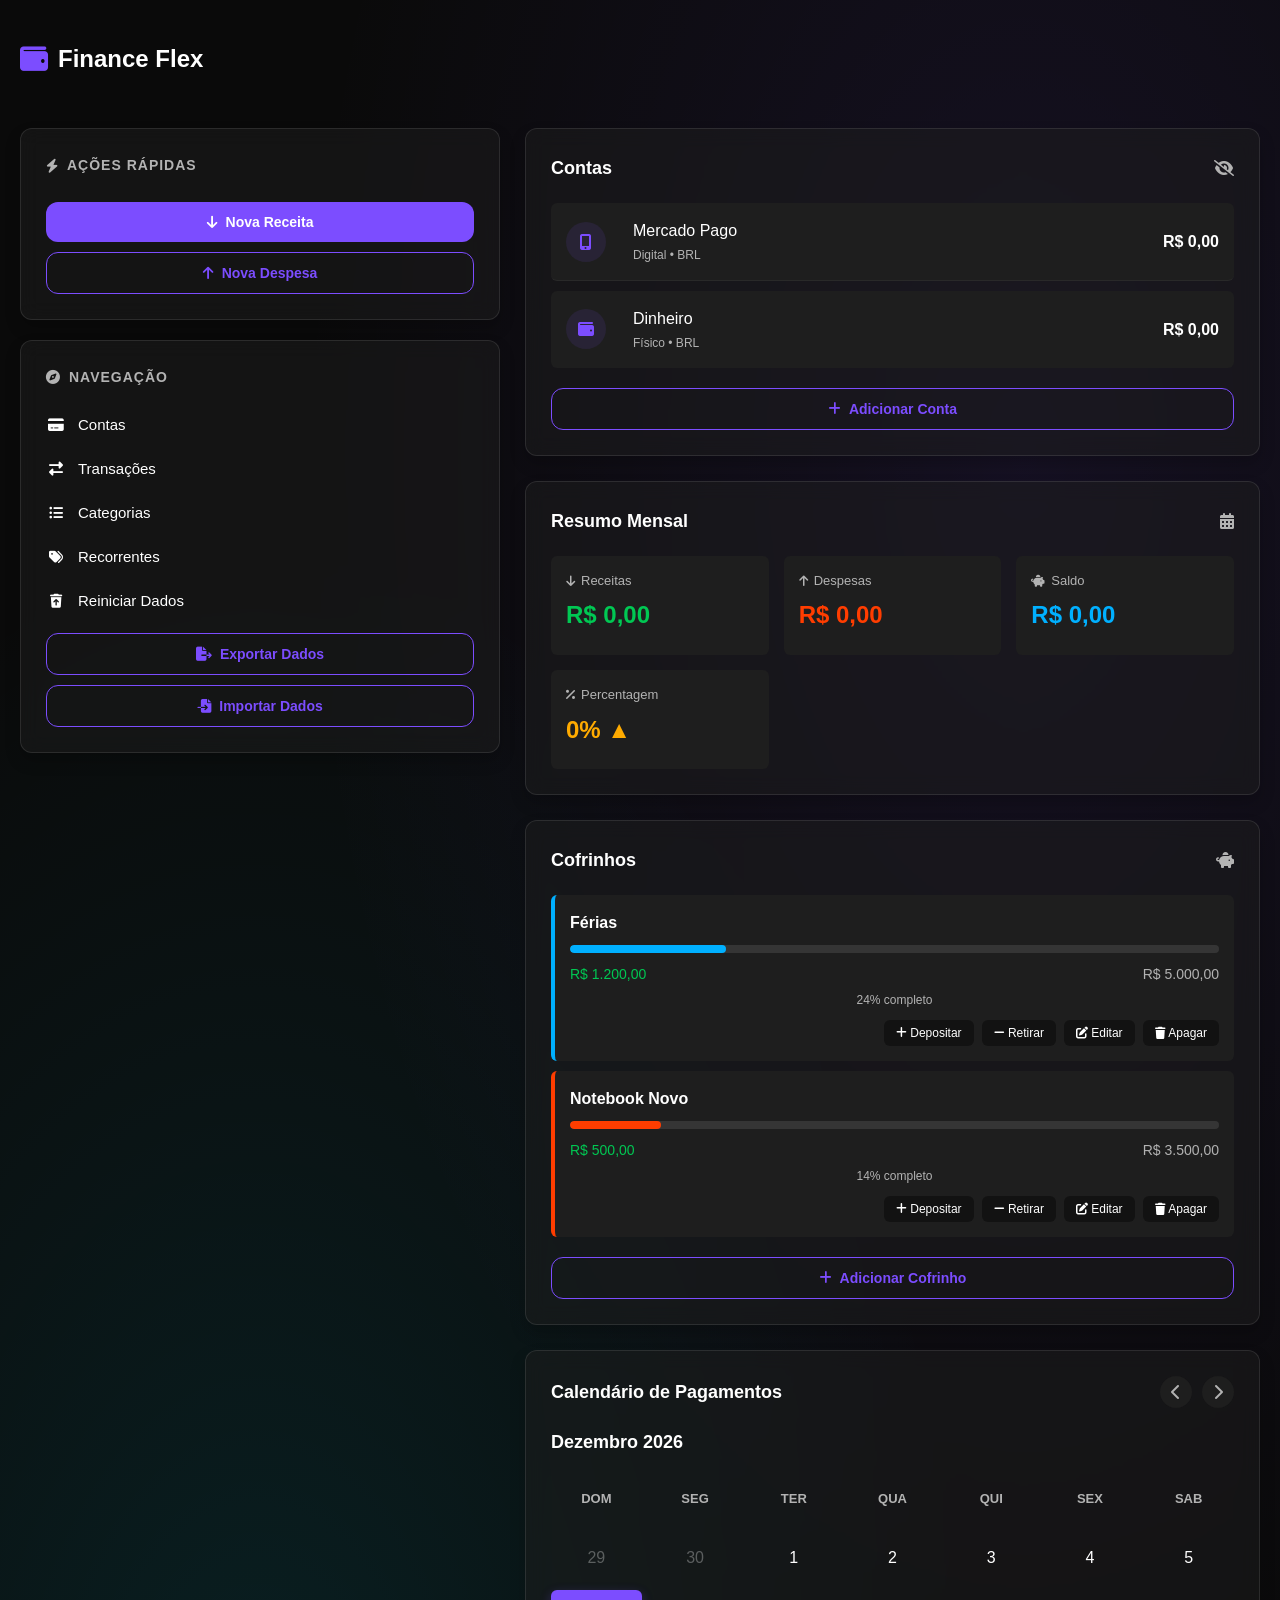
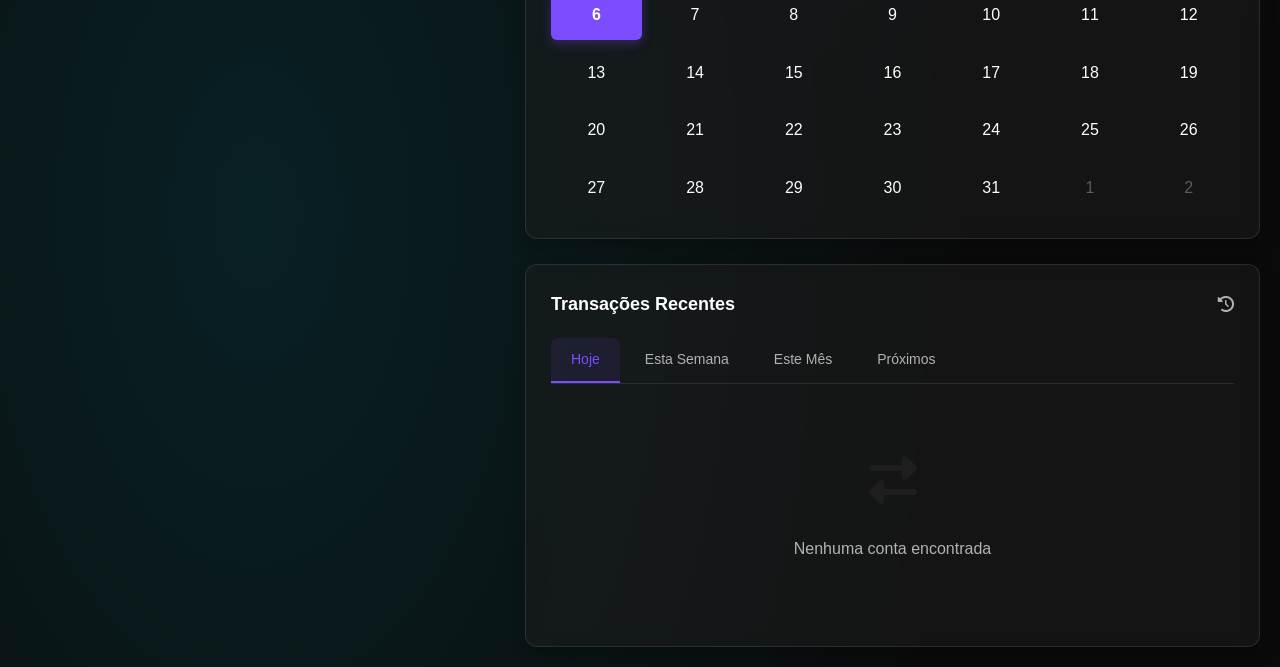
==== commit 5e4c74c3: "Add files via upload" ====
--- a/index.html
+++ b/index.html
@@ -7,6 +7,7 @@
     <title>Finance Flex</title>
     <link rel="stylesheet" href="https://cdnjs.cloudflare.com/ajax/libs/font-awesome/6.4.0/css/all.min.css">
     <link rel="shortcut icon" href="img/favicon.svg" type="image/x-icon">
+    <link rel="manifest" href="manifest.json">
     <link rel="stylesheet" href="css/style.css">
 </head>
 
@@ -547,6 +548,7 @@
         </div>
     </div>
     <script src="js/app.js"></script>
+    <script src="js/sw.js"></script>
 
 </body>
 
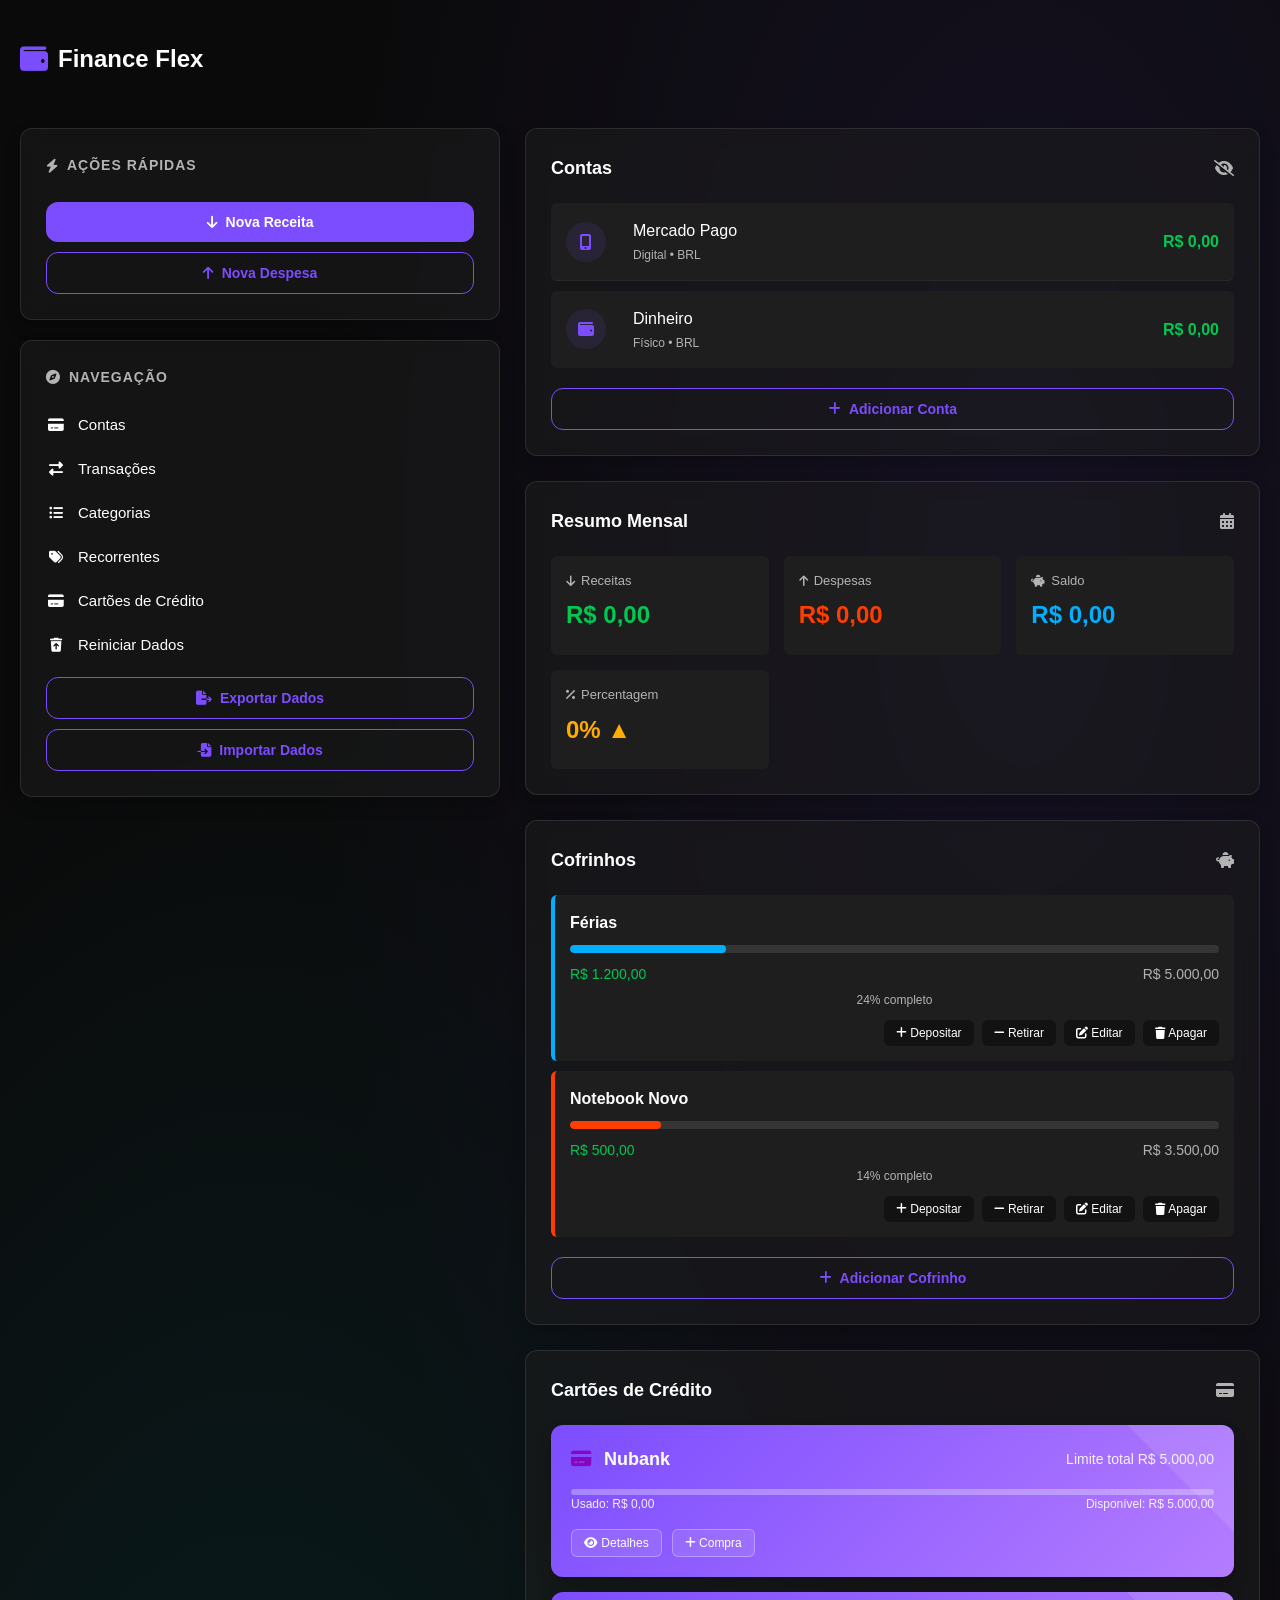
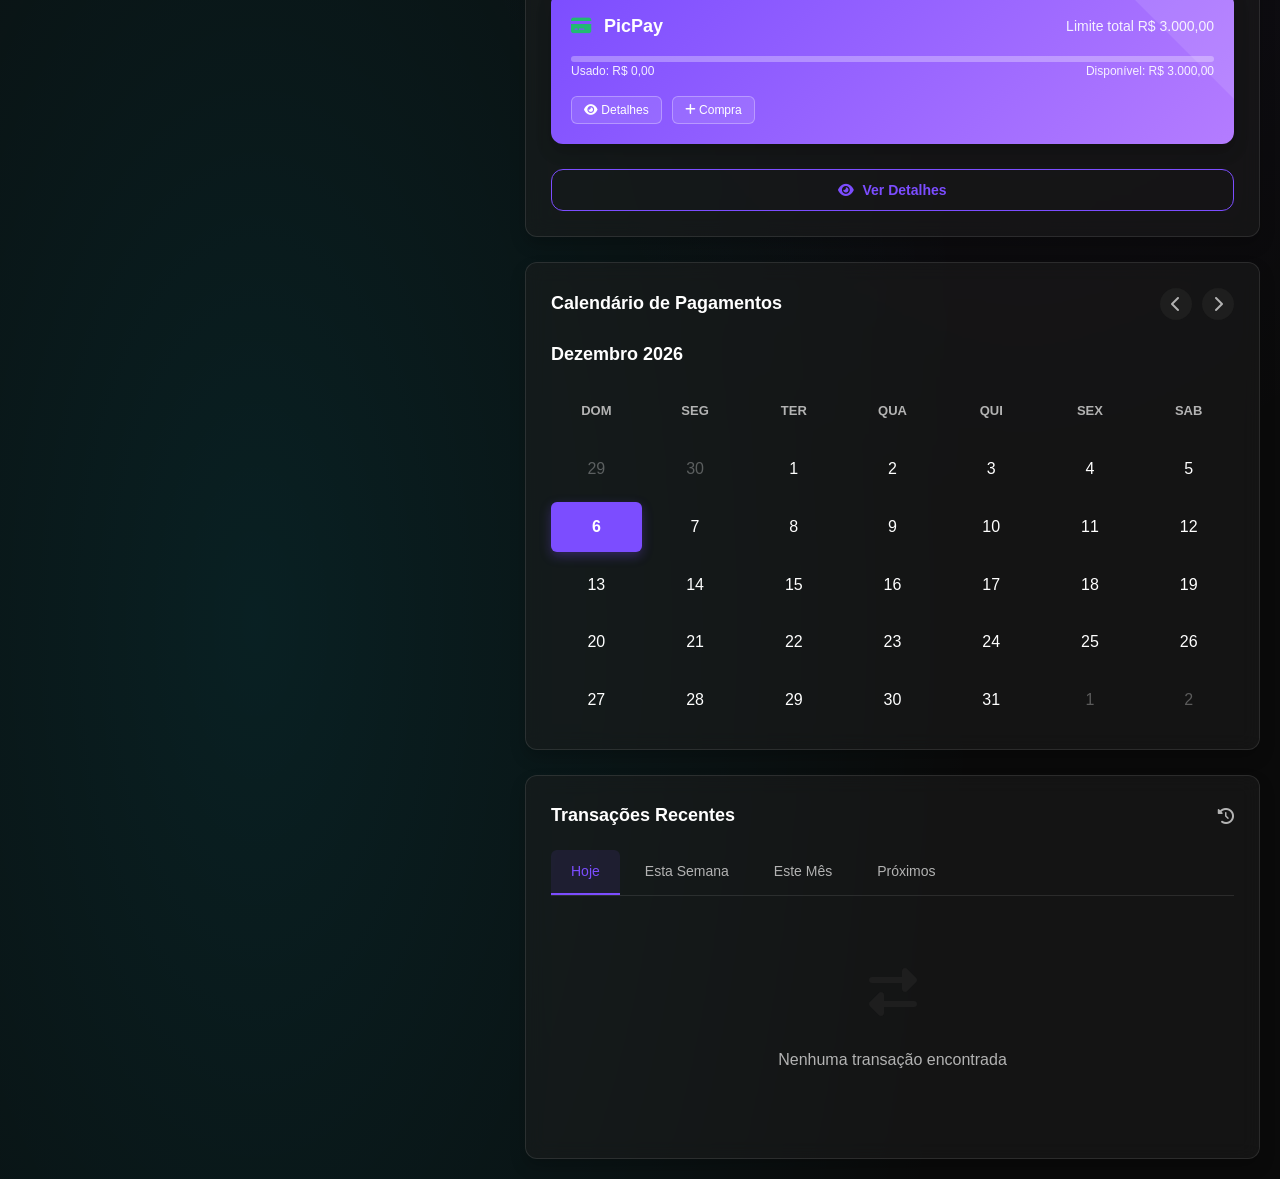
==== commit 364442cc: "Add files via upload" ====
--- a/index.html
+++ b/index.html
@@ -48,6 +48,11 @@
                     <i class="fas fa-tags"></i>
                     <span>Contas Recorrentes</span>
                 </a>
+                <a href="javascript:void(0);" class="sidebar-link nav-b" data-target="#creditCardsModal">
+                    <i class="fas fa-credit-card"></i>
+                    <span>Cartões de Crédito</span>
+                </a>
+
                 <a onclick="resetarDados()" class="sidebar-link nav-b reset-btn">
                     <i class="fas fa-trash-restore"></i>
                     <span>Reiniciar Dados</span>
@@ -123,6 +128,10 @@
                             <i class="fas fa-tags"></i>
                             <span>Recorrentes</span>
                         </a>
+                        <a href="javascript:void(0);" class="sidebar-link nav-b" data-target="#creditCardsModal">
+                            <i class="fas fa-credit-card"></i>
+                            <span>Cartões de Crédito</span>
+                        </a>
                         <a onclick="resetarDados()" class="sidebar-link nav-b reset-btn">
                             <i class="fas fa-trash-restore"></i>
                             <span>Reiniciar Dados</span>
@@ -156,6 +165,9 @@
                     </button>
                 </div>
 
+
+
+
                 <div class="card monthly-summary">
                     <div class="card-title">
                         <span>Resumo Mensal</span>
@@ -179,6 +191,29 @@
                         <span>Adicionar Cofrinho</span>
                     </button>
                 </div>
+
+                                        <!-- Cartão de Crédito no Dashboard -->
+        <div class="card credit-cards">
+            <div class="card-title">
+                <span>Cartões de Crédito</span>
+                <i class="fas fa-credit-card"></i>
+            </div>
+
+            <div class="credit-cards-inner" id="creditCardsDashboard">
+                <!-- Cartões serão carregados aqui dinamicamente -->
+                <div class="empty-credit-cards" style="display: none;">
+                    <i class="fas fa-credit-card"></i>
+                    <p>Nenhum cartão de crédito cadastrado</p>
+                    <button id="addFirstCreditCardBtn" class="btn btn-outline">
+                        <i class="fas fa-plus"></i> Adicionar Primeiro Cartão
+                    </button>
+                </div>
+            </div>
+
+            <button id="viewCreditCardsBtn" class="btn btn-outline">
+                <i class="fas fa-eye"></i> Ver Detalhes
+            </button>
+        </div>
 
                 <div class="card calendar">
                     <div class="card-title">
@@ -260,6 +295,7 @@
                 </form>
             </div>
         </div>
+        
 
         <!-- Modal Adicionar Transação -->
         <div class="modal" id="transactionModal">
@@ -316,6 +352,9 @@
                     </div>
                 </form>
             </div>
+
+            
+
         </div>
 
         <!-- Botão Flutuante para Adicionar Receita -->
@@ -412,6 +451,109 @@
             </div>
         </div>
 
+        
+
+        <!-- Modal Cartões de Crédito -->
+        <div class="modal" id="creditCardsModal">
+            <div class="modal-content">
+                <div class="modal-header">
+                    <div class="modal-title">Cartões de Crédito</div>
+                    <button class="modal-close">&times;</button>
+                </div>
+                <div class="modal-body">
+                    <div id="creditCardsList">
+                        <!-- Cartões serão carregados aqui -->
+                    </div>
+                </div>
+                <div class="modal-actions">
+                    <button id="addCreditCardBtn" class="btn btn-outline">
+                        <i class="fas fa-plus"></i> Adicionar Cartão
+                    </button>
+                </div>
+            </div>
+        </div>
+
+        <!-- Modal Adicionar/Editar Cartão -->
+        <div class="modal" id="creditCardModal">
+            <div class="modal-content">
+                <div class="modal-header">
+                    <div class="modal-title" id="creditCardModalTitle">Adicionar Cartão</div>
+                    <button class="modal-close">&times;</button>
+                </div>
+                <form id="creditCardForm">
+                    <div class="form-group">
+                        <label class="form-label">Nome do Cartão</label>
+                        <input type="text" class="form-input" id="creditCardName" required>
+                    </div>
+                    <div class="form-group">
+                        <label class="form-label">Limite Total</label>
+                        <input type="number" class="form-input" id="creditCardLimit" step="0.01" required>
+                    </div>
+                    <div class="form-group">
+                        <label class="form-label">Dia de Vencimento</label>
+                        <input type="number" class="form-input" id="creditCardDueDate" min="1" max="31" required>
+                    </div>
+                    <div class="form-group">
+                        <label class="form-label">Dia de Fechamento</label>
+                        <input type="number" class="form-input" id="creditCardClosingDate" min="1" max="31" required>
+                    </div>
+                    <div class="form-group">
+                        <label class="form-label">Cor do Cartão</label>
+                        <input type="color" class="form-input" id="creditCardColor" value="#7c4dff">
+                    </div>
+                    <div class="form-actions">
+                        <button type="button" class="btn btn-outline modal-close">Cancelar</button>
+                        <button type="submit" class="btn">Salvar Cartão</button>
+                    </div>
+                </form>
+            </div>
+        </div>
+
+        <!-- Modal Nova Compra Parcelada -->
+        <div class="modal" id="creditCardPurchaseModal">
+            <div class="modal-content">
+                <div class="modal-header">
+                    <div class="modal-title">Nova Compra Parcelada</div>
+                    <button class="modal-close">&times;</button>
+                </div>
+                <form id="creditCardPurchaseForm">
+                    <div class="form-group">
+                        <label class="form-label">Cartão</label>
+                        <select class="form-input form-select" id="purchaseCard" required>
+                            <option value="">Selecione o cartão</option>
+                        </select>
+                    </div>
+                    <div class="form-group">
+                        <label class="form-label">Descrição</label>
+                        <input type="text" class="form-input" id="purchaseDescription" required>
+                    </div>
+                    <div class="form-group">
+                        <label class="form-label">Valor Total</label>
+                        <input type="number" class="form-input" id="purchaseTotalAmount" step="0.01" required>
+                    </div>
+                    <div class="form-group">
+                        <label class="form-label">Número de Parcelas</label>
+                        <input type="number" class="form-input" id="purchaseInstallments" min="1" max="12" required>
+                    </div>
+                    <div class="form-group">
+                        <label class="form-label">Data da Compra</label>
+                        <input type="date" class="form-input" id="purchaseDate" required>
+                    </div>
+                    <div class="form-group">
+                        <label class="form-label">Categoria</label>
+                        <select class="form-input form-select" id="purchaseCategory" required>
+                            <option value="">Selecione a categoria</option>
+                        </select>
+                    </div>
+                    <div class="form-actions">
+                        <button type="button" class="btn btn-outline modal-close">Cancelar</button>
+                        <button type="submit" class="btn">Salvar Compra</button>
+                    </div>
+                </form>
+            </div>
+        </div>
+
+
         <!-- Modal Categories -->
         <div class="modal" id="categoriesModal">
             <div class="modal-content">
@@ -501,6 +643,7 @@
             </div>
         </div>
 
+
         <!-- Modal Depositar/Retirar -->
         <div class="modal" id="piggyBankTransactionModal">
             <div class="modal-content">
--- a/css/style.css
+++ b/css/style.css
@@ -1745,4 +1745,182 @@
 
 .piggy-bank-item.completed .piggy-bank-name {
     color: var(--success);
+}
+
+/* Estilos para Cartões de Crédito */
+.credit-card-item {
+    background: linear-gradient(135deg, var(--card-color, #7c4dff) 0%, var(--card-color-light, #b47cff) 100%);
+    border-radius: var(--border-radius);
+    padding: 20px;
+    margin-bottom: 15px;
+    color: white;
+    position: relative;
+    overflow: hidden;
+    box-shadow: 0 8px 16px rgba(0, 0, 0, 0.2);
+}
+
+.credit-card-item::before {
+    content: '';
+    position: absolute;
+    top: -50%;
+    right: -50%;
+    width: 100%;
+    height: 100%;
+    background: rgba(255, 255, 255, 0.1);
+    transform: rotate(45deg);
+}
+
+.credit-card-header {
+    display: flex;
+    justify-content: space-between;
+    align-items: center;
+    margin-bottom: 15px;
+    position: relative;
+    z-index: 2;
+}
+
+.credit-card-name {
+    font-size: 18px;
+    font-weight: 600;
+}
+
+.credit-card-limit {
+    font-size: 14px;
+    opacity: 0.9;
+}
+
+.credit-card-progress {
+    margin: 15px 0;
+    position: relative;
+    z-index: 2;
+}
+
+.credit-card-progress-bar {
+    height: 6px;
+    background: rgba(255, 255, 255, 0.3);
+    border-radius: 3px;
+    overflow: hidden;
+}
+
+.credit-card-progress-fill {
+    height: 100%;
+    background: white;
+    border-radius: 3px;
+    transition: width 0.3s ease;
+}
+
+.credit-card-usage {
+    display: flex;
+    justify-content: space-between;
+    font-size: 12px;
+    opacity: 0.9;
+    position: relative;
+    z-index: 2;
+}
+
+.credit-card-actions {
+    display: flex;
+    gap: 10px;
+    margin-top: 15px;
+    position: relative;
+    z-index: 2;
+}
+
+.credit-card-btn {
+    padding: 6px 12px;
+    border-radius: var(--border-radius-sm);
+    font-size: 12px;
+    cursor: pointer;
+    border: 1px solid rgba(255, 255, 255, 0.3);
+    background: rgba(255, 255, 255, 0.1);
+    color: white;
+    transition: var(--transition);
+}
+
+.credit-card-btn:hover {
+    background: rgba(255, 255, 255, 0.2);
+}
+
+/* Lista de compras parceladas */
+.installment-item {
+    display: flex;
+    align-items: center;
+    padding: 12px;
+    background: var(--dark-light);
+    border-radius: var(--border-radius-sm);
+    margin-bottom: 8px;
+    transition: var(--transition);
+}
+
+.installment-item:hover {
+    background: rgba(255, 255, 255, 0.05);
+}
+
+.installment-info {
+    flex-grow: 1;
+}
+
+.installment-description {
+    font-weight: 500;
+    margin-bottom: 4px;
+}
+
+.installment-details {
+    font-size: 12px;
+    color: var(--light-dim);
+}
+
+.installment-amount {
+    font-weight: 600;
+    margin-left: 15px;
+}
+
+.installment-paid {
+    opacity: 0.6;
+    text-decoration: line-through;
+}
+
+.installment-paid .installment-amount {
+    color: var(--success);
+}
+
+/* Modal de cartões */
+.credit-cards-grid {
+    display: grid;
+    grid-template-columns: repeat(auto-fill, minmax(300px, 1fr));
+    gap: 20px;
+    margin-bottom: 20px;
+}
+
+/* Indicador de status */
+.status-indicator {
+    width: 8px;
+    height: 8px;
+    border-radius: 50%;
+    display: inline-block;
+    margin-right: 6px;
+}
+
+.status-pending {
+    background-color: var(--warning);
+}
+
+.status-paid {
+    background-color: var(--success);
+}
+
+.status-overdue {
+    background-color: var(--danger);
+}
+
+.credit-cards {
+    grid-column: span 2;
+    background: var(--glass);
+    backdrop-filter: blur(10px);
+    -webkit-backdrop-filter: blur(10px);
+    border: 1px solid var(--glass-border);
+    border-radius: var(--border-radius);
+    padding: 25px;
+    box-shadow: var(--shadow);
+    transition: var(--transition);
 }
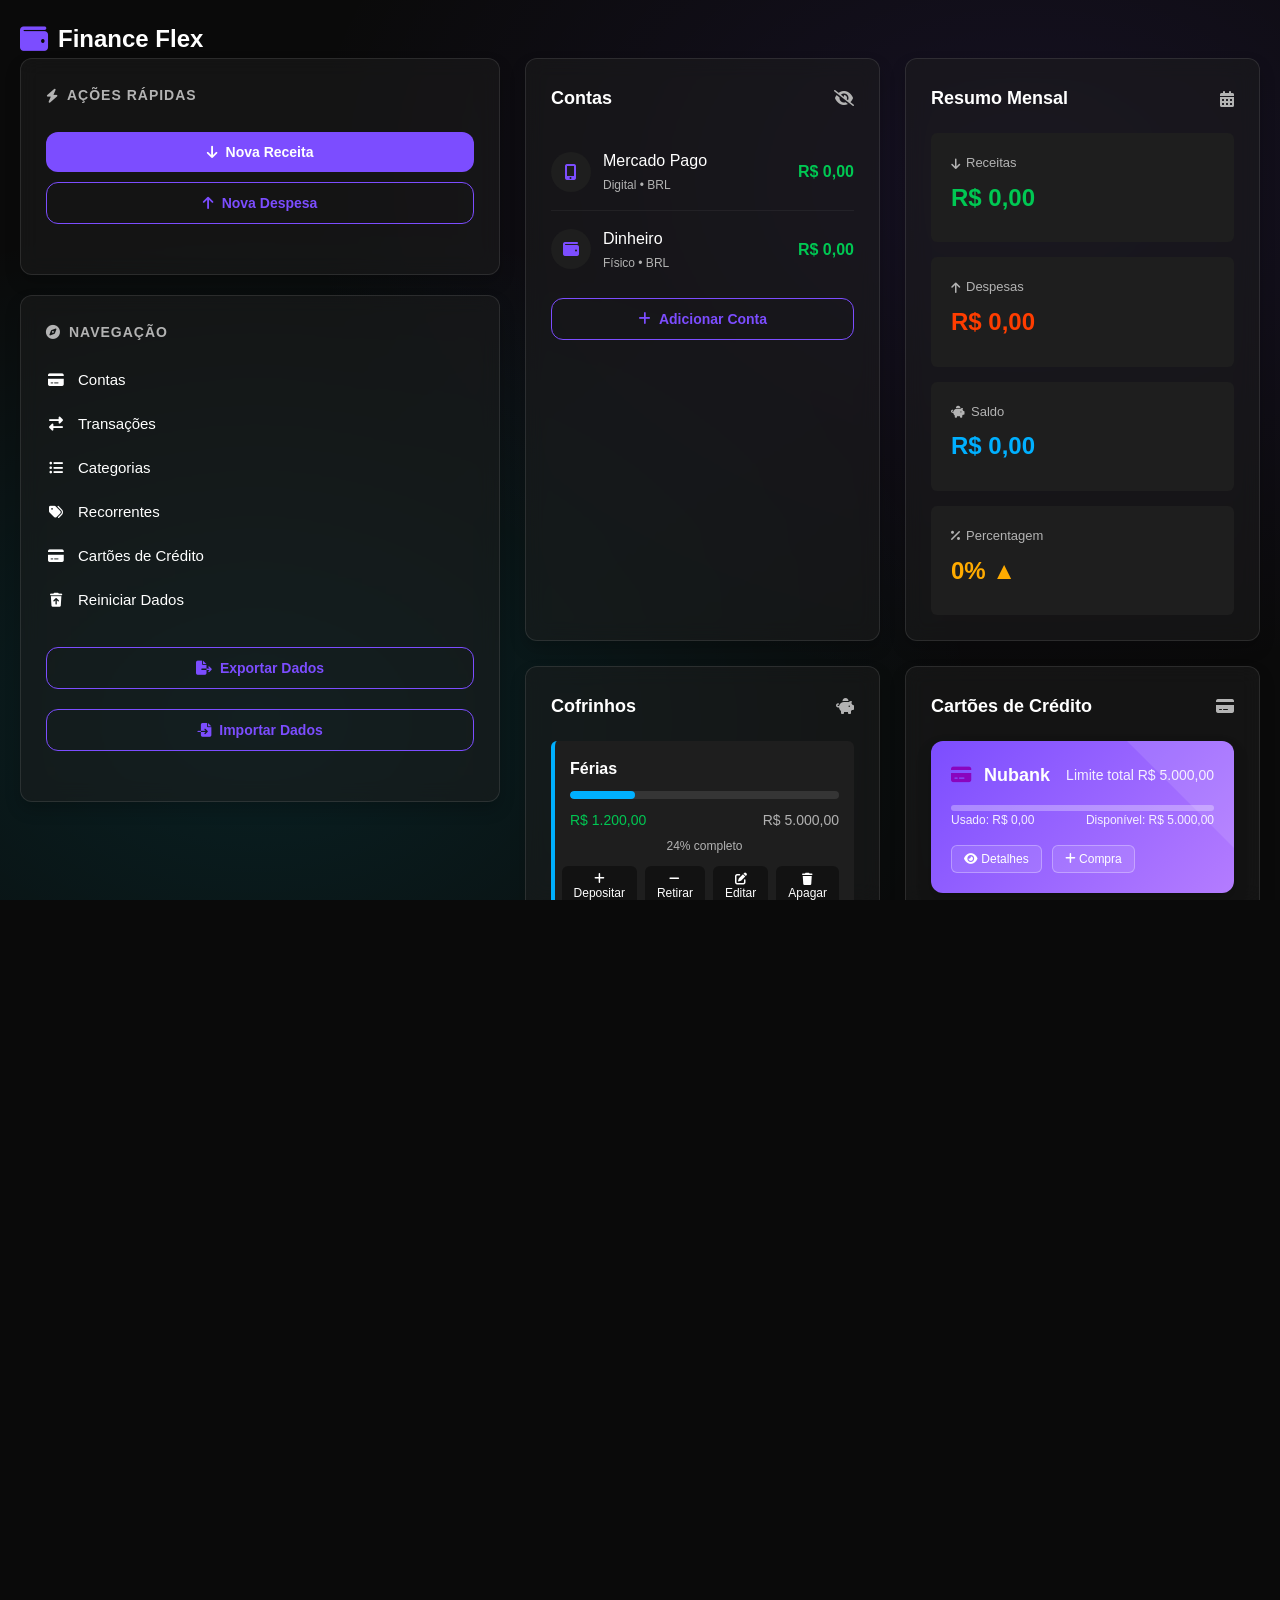
==== commit 17bd3fea: "Add files via upload" ====
--- a/index.html
+++ b/index.html
@@ -1,698 +1,912 @@
-<!DOCTYPE html>
+<!doctype html>
 <html lang="pt-BR">
-
-<head>
-    <meta charset="UTF-8">
-    <meta name="viewport" content="width=device-width, initial-scale=1.0">
+  <head>
+    <meta charset="UTF-8" />
+    <meta name="viewport" content="width=device-width, initial-scale=1.0" />
     <title>Finance Flex</title>
-    <link rel="stylesheet" href="https://cdnjs.cloudflare.com/ajax/libs/font-awesome/6.4.0/css/all.min.css">
-    <link rel="shortcut icon" href="img/favicon.svg" type="image/x-icon">
-    <link rel="manifest" href="manifest.json">
-    <link rel="stylesheet" href="css/style.css">
-</head>
-
-<body>
+    <link
+      rel="stylesheet"
+      href="https://cdnjs.cloudflare.com/ajax/libs/font-awesome/6.4.0/css/all.min.css"
+    />
+    <link rel="shortcut icon" href="img/favicon.svg" type="image/x-icon" />
+    <link rel="manifest" href="manifest.json" />
+    <link rel="stylesheet" href="css/styles.css" />
+    <link rel="stylesheet" href="css/sdtyle.css" />
+  </head>
+
+  <body>
     <div class="container fade-in">
-        <header>
-            <div class="logo">
-                <i class="fas fa-wallet logo-icon"></i>
-                <span>Finance Flex</span>
-            </div>
-            <div class="nav">
-                <button class="hamburger-btn" id="hamburgerBtn">
-                    <i class="fas fa-bars"></i>
+      <header>
+        <div class="logo">
+          <i class="fas fa-wallet logo-icon"></i>
+          <span>Finance Flex</span>
+        </div>
+        <div class="nav">
+          <button class="hamburger-btn" id="hamburgerBtn">
+            <i class="fas fa-bars"></i>
+          </button>
+        </div>
+      </header>
+
+      <!-- Mobile Menu -->
+      <div class="mobile-menu" id="mobileMenu">
+        <div class="sidebar-section">
+          <div class="sidebar-title">
+            <i class="fas fa-compass"></i>
+            <span>Navegação</span>
+          </div>
+          <a
+            href="javascript: void;"
+            class="sidebar-link nav-b"
+            data-target="#accountsModal"
+          >
+            <i class="fas fa-credit-card"></i>
+            <span>Contas</span>
+          </a>
+          <a
+            href="javascript: void;"
+            class="sidebar-link nav-b"
+            data-target="#transactionsModal"
+          >
+            <i class="fas fa-exchange-alt"></i>
+            <span>Transações</span>
+          </a>
+          <a
+            href="javascript: void;"
+            class="sidebar-link nav-b"
+            data-target="#categoriesModal"
+          >
+            <i class="fas fa-list-ul"></i>
+            <span>Categorias</span>
+          </a>
+          <a
+            href="javascript: void;"
+            class="sidebar-link nav-b"
+            data-target="#reconrrentesModal"
+          >
+            <i class="fas fa-tags"></i>
+            <span>Contas Recorrentes</span>
+          </a>
+          <a
+            href="javascript:void(0);"
+            class="sidebar-link nav-b"
+            data-target="#creditCardsModal"
+          >
+            <i class="fas fa-credit-card"></i>
+            <span>Cartões de Crédito</span>
+          </a>
+
+          <a onclick="resetarDados()" class="sidebar-link nav-b reset-btn">
+            <i class="fas fa-trash-restore"></i>
+            <span>Reiniciar Dados</span>
+          </a>
+          <div class="backup-section">
+            <button id="exportDataBtn" class="btn btn-outline">
+              <i class="fas fa-file-export"></i> Exportar Dados
+            </button>
+            <button id="importDataBtn" class="btn btn-outline">
+              <i class="fas fa-file-import"></i> Importar Dados
+            </button>
+            <input
+              type="file"
+              id="importFileInput"
+              accept=".json"
+              style="display: none"
+            />
+          </div>
+        </div>
+        <div class="sidebar-section">
+          <div class="sidebar-title">
+            <i class="fas fa-bolt"></i>
+            <span>Ações Rápidas</span>
+          </div>
+          <button id="addIncomeBtnMobile" class="btn btn-outline">
+            <i class="fas fa-arrow-down"></i>
+            <span>Nova Receita</span>
+          </button>
+          <button id="addExpenseBtnMobile" class="btn btn-outline">
+            <i class="fas fa-arrow-up"></i>
+            <span>Nova Despesa</span>
+          </button>
+        </div>
+      </div>
+
+      <div class="mobile-menu-overlay" id="mobileMenuOverlay"></div>
+
+      <div class="main-grid">
+        <div class="sidebar-content">
+          <div class="card sidebar acoes-rapidas">
+            <div class="sidebar-section">
+              <div class="sidebar-title">
+                <i class="fas fa-bolt"></i>
+                <span>Ações Rápidas</span>
+              </div>
+
+              <button id="addIncomeBtn" class="btn">
+                <i class="fas fa-arrow-down"></i>
+                <span>Nova Receita</span>
+              </button>
+              <button id="addExpenseBtn" class="btn btn-outline">
+                <i class="fas fa-arrow-up"></i>
+                <span>Nova Despesa</span>
+              </button>
+            </div>
+          </div>
+
+          <div class="card sidebar navegacao">
+            <div class="sidebar-section">
+              <div class="sidebar-title">
+                <i class="fas fa-compass"></i>
+                <span>Navegação</span>
+              </div>
+              <a
+                href="javascript: void;"
+                class="sidebar-link nav-b"
+                data-target="#accountsModal"
+              >
+                <i class="fas fa-credit-card"></i>
+                <span>Contas</span>
+              </a>
+              <a
+                href="javascript: void;"
+                class="sidebar-link nav-b"
+                data-target="#transactionsModal"
+              >
+                <i class="fas fa-exchange-alt"></i>
+                <span>Transações</span>
+              </a>
+              <a
+                href="javascript: void;"
+                class="sidebar-link nav-b"
+                data-target="#categoriesModal"
+              >
+                <i class="fas fa-list-ul"></i>
+                <span>Categorias</span>
+              </a>
+              <a
+                href="javascript: void;"
+                class="sidebar-link nav-b"
+                data-target="#reconrrentesModal"
+              >
+                <i class="fas fa-tags"></i>
+                <span>Recorrentes</span>
+              </a>
+              <a
+                href="javascript:void(0);"
+                class="sidebar-link nav-b"
+                data-target="#creditCardsModal"
+              >
+                <i class="fas fa-credit-card"></i>
+                <span>Cartões de Crédito</span>
+              </a>
+              <a onclick="resetarDados()" class="sidebar-link nav-b reset-btn">
+                <i class="fas fa-trash-restore"></i>
+                <span>Reiniciar Dados</span>
+              </a>
+              <div class="backup-section">
+                <button id="exportDataBtn1" class="btn btn-outline">
+                  <i class="fas fa-file-export"></i> Exportar Dados
                 </button>
-            </div>
-        </header>
-
-        <!-- Mobile Menu -->
-        <div class="mobile-menu" id="mobileMenu">
-            <div class="sidebar-section">
-                <div class="sidebar-title">
-                    <i class="fas fa-compass"></i>
-                    <span>Navegação</span>
+                <button id="importDataBtn1" class="btn btn-outline">
+                  <i class="fas fa-file-import"></i> Importar Dados
+                </button>
+                <input
+                  type="file"
+                  id="importFileInput1"
+                  accept=".json"
+                  style="display: none"
+                />
+              </div>
+            </div>
+          </div>
+        </div>
+
+        <div class="content">
+          <div class="card accounts contas">
+            <div class="card-title">
+              <span>Contas</span>
+              <i id="toggleValues" title="Ocultar/Mostrar Valores"></i>
+            </div>
+            <div id="accountsList">
+              <!-- Contas serão carregadas aqui -->
+            </div>
+            <button id="addAccountBtn" class="btn btn-outline">
+              <i class="fas fa-plus"></i>
+              <span>Adicionar Conta</span>
+            </button>
+          </div>
+
+          <div class="card monthly-summary">
+            <div class="card-title">
+              <span>Resumo Mensal</span>
+              <i class="fas fa-calendar-alt"></i>
+            </div>
+            <div class="summary-grid" id="monthlySummary">
+              <!-- Resumo mensal será carregado aqui -->
+            </div>
+          </div>
+
+          <div class="card piggy-banks">
+            <div class="card-title">
+              <span>Cofrinhos</span>
+              <i class="fas fa-piggy-bank"></i>
+            </div>
+            <div id="piggyBanksList">
+              <!-- Cofrinhos serão carregados aqui -->
+            </div>
+            <button id="addPiggyBankBtn" class="btn btn-outline">
+              <i class="fas fa-plus"></i>
+              <span>Adicionar Cofrinho</span>
+            </button>
+          </div>
+
+          <!-- Cartão de Crédito no Dashboard -->
+          <div class="card credit-cards">
+            <div class="card-title">
+              <span>Cartões de Crédito</span>
+              <i class="fas fa-credit-card"></i>
+            </div>
+
+            <div class="credit-cards-inner" id="creditCardsDashboard">
+              <!-- Cartões serão carregados aqui dinamicamente -->
+              <div class="empty-credit-cards" style="display: none">
+                <i class="fas fa-credit-card"></i>
+                <p>Nenhum cartão de crédito cadastrado</p>
+                <button id="addFirstCreditCardBtn" class="btn btn-outline">
+                  <i class="fas fa-plus"></i> Adicionar Primeiro Cartão
+                </button>
+              </div>
+            </div>
+
+            <button id="viewCreditCardsBtn" class="btn btn-outline">
+              <i class="fas fa-eye"></i> Ver Detalhes
+            </button>
+          </div>
+
+          <div class="card calendar">
+            <div class="card-title">
+              <span>Calendário de Pagamentos</span>
+              <div class="calendar-nav">
+                <button class="calendar-nav-btn" id="prevMonth">
+                  <i class="fas fa-chevron-left"></i>
+                </button>
+                <button class="calendar-nav-btn" id="nextMonth">
+                  <i class="fas fa-chevron-right"></i>
+                </button>
+              </div>
+            </div>
+            <div id="calendarContainer">
+              <!-- Calendário será carregado aqui -->
+            </div>
+          </div>
+
+          <div class="card transactions">
+            <div class="card-title">
+              <span>Transações Recentes</span>
+              <i class="fas fa-history"></i>
+            </div>
+            <div class="tabs">
+              <div class="tab active" data-period="today">Hoje</div>
+              <div class="tab" data-period="week">Esta Semana</div>
+              <div class="tab" data-period="month">Este Mês</div>
+              <div class="tab" data-period="upcoming">Próximos</div>
+            </div>
+            <div id="transactionsList">
+              <!-- Transações serão carregadas aqui -->
+            </div>
+          </div>
+        </div>
+      </div>
+
+      <!-- Modal Adicionar Conta -->
+      <div class="modal" id="accountModal">
+        <div class="modal-content">
+          <div class="modal-header">
+            <div class="modal-title">Adicionar Nova Conta</div>
+            <button class="modal-close">&times;</button>
+          </div>
+          <form id="accountForm">
+            <div class="form-group">
+              <label class="form-label">Nome da Conta</label>
+              <input type="text" class="form-input" id="accountName" required />
+            </div>
+            <div class="form-group">
+              <label class="form-label">Tipo de Conta</label>
+              <select class="form-input form-select" id="accountType" required>
+                <option value="">Selecione o tipo</option>
+                <option value="Dinheiro">Dinheiro</option>
+                <option value="Banco">Conta Bancária</option>
+                <option value="Crédito">Cartão de Crédito</option>
+                <option value="Investimento">Investimento</option>
+                <option value="Digital">Carteira Digital</option>
+                <option value="Outro">Outro</option>
+              </select>
+            </div>
+            <div class="form-group">
+              <label class="form-label">Saldo Inicial</label>
+              <input
+                type="number"
+                class="form-input"
+                id="accountBalance"
+                step="0.01"
+                required
+              />
+            </div>
+            <div class="form-group">
+              <label class="form-label">Moeda</label>
+              <select
+                class="form-input form-select"
+                id="accountCurrency"
+                required
+              >
+                <option value="BRL">BRL (R$)</option>
+                <option value="USD">USD ($)</option>
+                <option value="EUR">EUR (€)</option>
+                <option value="GBP">GBP (£)</option>
+                <option value="JPY">JPY (¥)</option>
+              </select>
+            </div>
+            <div class="form-actions">
+              <button type="button" class="btn btn-outline modal-close">
+                Cancelar
+              </button>
+              <button type="submit" class="btn">Salvar Conta</button>
+            </div>
+          </form>
+        </div>
+      </div>
+
+      <!-- Modal Adicionar Transação -->
+      <div class="modal" id="transactionModal">
+        <div class="modal-content">
+          <div class="modal-header">
+            <div class="modal-title" id="transactionModalTitle">
+              Adicionar Nova Transação
+            </div>
+            <button class="modal-close">&times;</button>
+          </div>
+          <form id="transactionForm">
+            <div class="form-group">
+              <label class="form-label">Tipo de Transação</label>
+              <select
+                class="form-input form-select"
+                id="transactionType"
+                required
+              >
+                <option value="income">Receita</option>
+                <option value="expense">Despesa</option>
+                <option value="transfer">Transferência</option>
+              </select>
+            </div>
+            <div class="form-group">
+              <label class="form-label">Valor</label>
+              <input
+                type="number"
+                class="form-input"
+                id="transactionAmount"
+                step="0.01"
+                required
+              />
+            </div>
+            <div class="form-group">
+              <label class="form-label">Descrição</label>
+              <input
+                type="text"
+                class="form-input"
+                id="transactionDescription"
+                required
+              />
+            </div>
+            <div class="form-group">
+              <label class="form-label">Categoria</label>
+              <select
+                class="form-input form-select"
+                id="transactionCategory"
+                required
+              >
+                <option value="">Selecione a categoria</option>
+                <!-- Categorias serão preenchidas por JS -->
+              </select>
+            </div>
+            <div class="form-group">
+              <label class="form-label">Conta</label>
+              <select
+                class="form-input form-select"
+                id="transactionAccount"
+                required
+              >
+                <option value="">Selecione a conta</option>
+                <!-- Contas serão preenchidas por JS -->
+              </select>
+            </div>
+            <div
+              class="form-group"
+              id="transferAccountGroup"
+              style="display: none"
+            >
+              <label class="form-label">Para Conta</label>
+              <select class="form-input form-select" id="transactionToAccount">
+                <option value="">Selecione a conta</option>
+                <!-- Contas serão preenchidas por JS -->
+              </select>
+            </div>
+            <div class="form-group">
+              <label class="form-label">Data</label>
+              <input
+                type="date"
+                class="form-input"
+                id="transactionDate"
+                required
+              />
+            </div>
+            <div class="form-actions">
+              <button type="button" class="btn btn-outline modal-close">
+                Cancelar
+              </button>
+              <button type="submit" class="btn">Salvar Transação</button>
+            </div>
+          </form>
+        </div>
+      </div>
+
+      <!-- Botão Flutuante para Adicionar Receita -->
+      <div class="fab-container">
+        <button class="fab-button" id="fabIncome">
+          <i class="fas fa-plus"></i>
+        </button>
+      </div>
+
+      <!-- Modais -->
+
+      <!-- Modal Accounts -->
+      <div class="modal modal-nav" id="accountsModal">
+        <div class="modal-content">
+          <div class="modal-header">
+            <div class="modal-title">Contas</div>
+            <button class="modal-close">&times;</button>
+          </div>
+          <div class="modal-body">
+            <div id="accountsModalContent">
+              <!-- Conteúdo será carregado dinamicamente -->
+            </div>
+          </div>
+        </div>
+      </div>
+
+      <!-- Modal Transactions -->
+      <div class="modal modal-nav" id="transactionsModal">
+        <div class="modal-content">
+          <div class="modal-header">
+            <div class="modal-title">Transferência</div>
+            <button class="modal-close">&times;</button>
+          </div>
+          <div class="modal-body">
+            <!-- Filtros -->
+            <div class="transaction-filters">
+              <div class="filter-group">
+                <span class="filter-label">Filtrar por:</span>
+                <div class="filter-buttons">
+                  <button class="filter-btn active" data-filter="all">
+                    <i class="fas fa-list"></i> Todas
+                  </button>
+                  <button class="filter-btn" data-filter="income">
+                    <i class="fas fa-arrow-down"></i> Receitas
+                  </button>
+                  <button class="filter-btn" data-filter="expense">
+                    <i class="fas fa-arrow-up"></i> Despesas
+                  </button>
+                  <button class="filter-btn" data-filter="transfer">
+                    <i class="fas fa-exchange-alt"></i> Transferências
+                  </button>
                 </div>
-                <a href="javascript: void;" class="sidebar-link nav-b" data-target="#accountsModal">
-                    <i class="fas fa-credit-card"></i>
-                    <span>Contas</span>
-                </a>
-                <a href="javascript: void;" class="sidebar-link nav-b" data-target="#transactionsModal">
-                    <i class="fas fa-exchange-alt"></i>
-                    <span>Transações</span>
-                </a>
-                <a href="javascript: void;" class="sidebar-link nav-b" data-target="#categoriesModal">
-                    <i class="fas fa-list-ul"></i>
-                    <span>Categorias</span>
-                </a>
-                <a href="javascript: void;" class="sidebar-link nav-b" data-target="#reconrrentesModal">
-                    <i class="fas fa-tags"></i>
-                    <span>Contas Recorrentes</span>
-                </a>
-                <a href="javascript:void(0);" class="sidebar-link nav-b" data-target="#creditCardsModal">
-                    <i class="fas fa-credit-card"></i>
-                    <span>Cartões de Crédito</span>
-                </a>
-
-                <a onclick="resetarDados()" class="sidebar-link nav-b reset-btn">
-                    <i class="fas fa-trash-restore"></i>
-                    <span>Reiniciar Dados</span>
-                </a>
-                <div class="backup-section">
-                    <button id="exportDataBtn" class="btn btn-outline">
-                        <i class="fas fa-file-export"></i> Exportar Dados
-                    </button>
-                    <button id="importDataBtn" class="btn btn-outline">
-                        <i class="fas fa-file-import"></i> Importar Dados
-                    </button>
-                    <input type="file" id="importFileInput" accept=".json" style="display: none;">
+              </div>
+
+              <div class="filter-group">
+                <span class="filter-label">Período:</span>
+                <div class="filter-buttons">
+                  <button class="filter-btn active" data-period="today">
+                    <i class="fas fa-calendar-day"></i> Hoje
+                  </button>
+                  <button class="filter-btn" data-period="week">
+                    <i class="fas fa-calendar-week"></i> Semana
+                  </button>
+                  <button class="filter-btn" data-period="month">
+                    <i class="fas fa-calendar-alt"></i> Mês
+                  </button>
+                  <button class="filter-btn" data-period="year">
+                    <i class="fas fa-calendar"></i> Ano
+                  </button>
                 </div>
-            </div>
-            <div class="sidebar-section">
-                <div class="sidebar-title">
-                    <i class="fas fa-bolt"></i>
-                    <span>Ações Rápidas</span>
+              </div>
+
+              <!-- Novo filtro por categoria -->
+              <div class="filter-group">
+                <span class="filter-label">Categoria:</span>
+                <div class="filter-buttons">
+                  <button class="filter-btn active" data-category="all">
+                    <i class="fas fa-tags"></i> Todas
+                  </button>
+                  <!-- Categorias serão preenchidas dinamicamente -->
                 </div>
-                <button id="addIncomeBtnMobile" class="btn btn-outline">
-                    <i class="fas fa-arrow-down"></i>
-                    <span>Nova Receita</span>
-                </button>
-                <button id="addExpenseBtnMobile" class="btn btn-outline">
-                    <i class="fas fa-arrow-up"></i>
-                    <span>Nova Despesa</span>
-                </button>
-            </div>
-        </div>
-
-        <div class="mobile-menu-overlay" id="mobileMenuOverlay"></div>
-
-        <div class="main-grid">
-            <div class="sidebar-content">
-                <div class="card sidebar acoes-rapidas">
-                    <div class="sidebar-section">
-                        <div class="sidebar-title">
-                            <i class="fas fa-bolt"></i>
-                            <span>Ações Rápidas</span>
-                        </div>
-
-                        <button id="addIncomeBtn" class="btn">
-                            <i class="fas fa-arrow-down"></i>
-                            <span>Nova Receita</span>
-                        </button>
-                        <button id="addExpenseBtn" class="btn btn-outline">
-                            <i class="fas fa-arrow-up"></i>
-                            <span>Nova Despesa</span>
-                        </button>
-                    </div>
-                </div>
-
-
-                <div class="card sidebar navegacao">
-                    <div class="sidebar-section">
-                        <div class="sidebar-title">
-                            <i class="fas fa-compass"></i>
-                            <span>Navegação</span>
-                        </div>
-                        <a href="javascript: void;" class="sidebar-link nav-b" data-target="#accountsModal">
-                            <i class="fas fa-credit-card"></i>
-                            <span>Contas</span>
-                        </a>
-                        <a href="javascript: void;" class="sidebar-link nav-b" data-target="#transactionsModal">
-                            <i class="fas fa-exchange-alt"></i>
-                            <span>Transações</span>
-                        </a>
-                        <a href="javascript: void;" class="sidebar-link nav-b" data-target="#categoriesModal">
-                            <i class="fas fa-list-ul"></i>
-                            <span>Categorias</span>
-                        </a>
-                        <a href="javascript: void;" class="sidebar-link nav-b" data-target="#reconrrentesModal">
-                            <i class="fas fa-tags"></i>
-                            <span>Recorrentes</span>
-                        </a>
-                        <a href="javascript:void(0);" class="sidebar-link nav-b" data-target="#creditCardsModal">
-                            <i class="fas fa-credit-card"></i>
-                            <span>Cartões de Crédito</span>
-                        </a>
-                        <a onclick="resetarDados()" class="sidebar-link nav-b reset-btn">
-                            <i class="fas fa-trash-restore"></i>
-                            <span>Reiniciar Dados</span>
-                        </a>
-                        <div class="backup-section">
-                            <button id="exportDataBtn1" class="btn btn-outline">
-                                <i class="fas fa-file-export"></i> Exportar Dados
-                            </button>
-                            <button id="importDataBtn1" class="btn btn-outline">
-                                <i class="fas fa-file-import"></i> Importar Dados
-                            </button>
-                            <input type="file" id="importFileInput1" accept=".json" style="display: none;">
-                        </div>
-                    </div>
-                </div>
-            </div>
-
-
-            <div class="content">
-                <div class="card accounts contas">
-                    <div class="card-title">
-                        <span>Contas</span>
-                        <i id="toggleValues" title="Ocultar/Mostrar Valores"></i>
-                    </div>
-                    <div id="accountsList">
-                        <!-- Contas serão carregadas aqui -->
-                    </div>
-                    <button id="addAccountBtn" class="btn btn-outline">
-                        <i class="fas fa-plus"></i>
-                        <span>Adicionar Conta</span>
-                    </button>
-                </div>
-
-
-
-
-                <div class="card monthly-summary">
-                    <div class="card-title">
-                        <span>Resumo Mensal</span>
-                        <i class="fas fa-calendar-alt"></i>
-                    </div>
-                    <div class="summary-grid" id="monthlySummary">
-                        <!-- Resumo mensal será carregado aqui -->
-                    </div>
-                </div>
-
-                <div class="card piggy-banks">
-                    <div class="card-title">
-                        <span>Cofrinhos</span>
-                        <i class="fas fa-piggy-bank"></i>
-                    </div>
-                    <div id="piggyBanksList">
-                        <!-- Cofrinhos serão carregados aqui -->
-                    </div>
-                    <button id="addPiggyBankBtn" class="btn btn-outline">
-                        <i class="fas fa-plus"></i>
-                        <span>Adicionar Cofrinho</span>
-                    </button>
-                </div>
-
-                                        <!-- Cartão de Crédito no Dashboard -->
-        <div class="card credit-cards">
-            <div class="card-title">
-                <span>Cartões de Crédito</span>
-                <i class="fas fa-credit-card"></i>
-            </div>
-
-            <div class="credit-cards-inner" id="creditCardsDashboard">
-                <!-- Cartões serão carregados aqui dinamicamente -->
-                <div class="empty-credit-cards" style="display: none;">
-                    <i class="fas fa-credit-card"></i>
-                    <p>Nenhum cartão de crédito cadastrado</p>
-                    <button id="addFirstCreditCardBtn" class="btn btn-outline">
-                        <i class="fas fa-plus"></i> Adicionar Primeiro Cartão
-                    </button>
-                </div>
-            </div>
-
-            <button id="viewCreditCardsBtn" class="btn btn-outline">
-                <i class="fas fa-eye"></i> Ver Detalhes
+                <select
+                  id="categorySelect"
+                  class="form-input form-select"
+                  style="margin-top: 8px"
+                >
+                  <option value="">Selecione uma categoria...</option>
+                  <!-- Opções serão preenchidas dinamicamente -->
+                </select>
+              </div>
+            </div>
+
+            <!-- Conteúdo das transações -->
+            <div id="transactionsModalContent">
+              <!-- Transações serão carregadas aqui dinamicamente -->
+            </div>
+          </div>
+        </div>
+      </div>
+
+      <!-- Modal Cartões de Crédito -->
+      <div class="modal" id="creditCardsModal">
+        <div class="modal-content">
+          <div class="modal-header">
+            <div class="modal-title">Cartões de Crédito</div>
+            <button class="modal-close">&times;</button>
+          </div>
+          <div class="modal-body">
+            <div id="creditCardsList">
+              <!-- Cartões serão carregados aqui -->
+            </div>
+          </div>
+          <div class="modal-actions">
+            <button id="addCreditCardBtn" class="btn btn-outline">
+              <i class="fas fa-plus"></i> Adicionar Cartão
             </button>
-        </div>
-
-                <div class="card calendar">
-                    <div class="card-title">
-                        <span>Calendário de Pagamentos</span>
-                        <div class="calendar-nav">
-                            <button class="calendar-nav-btn" id="prevMonth">
-                                <i class="fas fa-chevron-left"></i>
-                            </button>
-                            <button class="calendar-nav-btn" id="nextMonth">
-                                <i class="fas fa-chevron-right"></i>
-                            </button>
-                        </div>
-                    </div>
-                    <div id="calendarContainer">
-                        <!-- Calendário será carregado aqui -->
-                    </div>
-                </div>
-
-                <div class="card transactions">
-                    <div class="card-title">
-                        <span>Transações Recentes</span>
-                        <i class="fas fa-history"></i>
-                    </div>
-                    <div class="tabs">
-                        <div class="tab active" data-period="today">Hoje</div>
-                        <div class="tab" data-period="week">Esta Semana</div>
-                        <div class="tab" data-period="month">Este Mês</div>
-                        <div class="tab" data-period="upcoming">Próximos</div>
-                    </div>
-                    <div id="transactionsList">
-                        <!-- Transações serão carregadas aqui -->
-                    </div>
-                </div>
-            </div>
-        </div>
-
-        <!-- Modal Adicionar Conta -->
-        <div class="modal" id="accountModal">
-            <div class="modal-content">
-                <div class="modal-header">
-                    <div class="modal-title">Adicionar Nova Conta</div>
-                    <button class="modal-close">&times;</button>
-                </div>
-                <form id="accountForm">
-                    <div class="form-group">
-                        <label class="form-label">Nome da Conta</label>
-                        <input type="text" class="form-input" id="accountName" required>
-                    </div>
-                    <div class="form-group">
-                        <label class="form-label">Tipo de Conta</label>
-                        <select class="form-input form-select" id="accountType" required>
-                            <option value="">Selecione o tipo</option>
-                            <option value="Dinheiro">Dinheiro</option>
-                            <option value="Banco">Conta Bancária</option>
-                            <option value="Crédito">Cartão de Crédito</option>
-                            <option value="Investimento">Investimento</option>
-                            <option value="Digital">Carteira Digital</option>
-                            <option value="Outro">Outro</option>
-                        </select>
-                    </div>
-                    <div class="form-group">
-                        <label class="form-label">Saldo Inicial</label>
-                        <input type="number" class="form-input" id="accountBalance" step="0.01" required>
-                    </div>
-                    <div class="form-group">
-                        <label class="form-label">Moeda</label>
-                        <select class="form-input form-select" id="accountCurrency" required>
-                            <option value="BRL">BRL (R$)</option>
-                            <option value="USD">USD ($)</option>
-                            <option value="EUR">EUR (€)</option>
-                            <option value="GBP">GBP (£)</option>
-                            <option value="JPY">JPY (¥)</option>
-                        </select>
-                    </div>
-                    <div class="form-actions">
-                        <button type="button" class="btn btn-outline modal-close">Cancelar</button>
-                        <button type="submit" class="btn">Salvar Conta</button>
-                    </div>
-                </form>
-            </div>
-        </div>
-        
-
-        <!-- Modal Adicionar Transação -->
-        <div class="modal" id="transactionModal">
-            <div class="modal-content">
-                <div class="modal-header">
-                    <div class="modal-title" id="transactionModalTitle">Adicionar Nova Transação</div>
-                    <button class="modal-close">&times;</button>
-                </div>
-                <form id="transactionForm">
-                    <div class="form-group">
-                        <label class="form-label">Tipo de Transação</label>
-                        <select class="form-input form-select" id="transactionType" required>
-                            <option value="income">Receita</option>
-                            <option value="expense">Despesa</option>
-                            <option value="transfer">Transferência</option>
-                        </select>
-                    </div>
-                    <div class="form-group">
-                        <label class="form-label">Valor</label>
-                        <input type="number" class="form-input" id="transactionAmount" step="0.01" required>
-                    </div>
-                    <div class="form-group">
-                        <label class="form-label">Descrição</label>
-                        <input type="text" class="form-input" id="transactionDescription" required>
-                    </div>
-                    <div class="form-group">
-                        <label class="form-label">Categoria</label>
-                        <select class="form-input form-select" id="transactionCategory" required>
-                            <option value="">Selecione a categoria</option>
-                            <!-- Categorias serão preenchidas por JS -->
-                        </select>
-                    </div>
-                    <div class="form-group">
-                        <label class="form-label">Conta</label>
-                        <select class="form-input form-select" id="transactionAccount" required>
-                            <option value="">Selecione a conta</option>
-                            <!-- Contas serão preenchidas por JS -->
-                        </select>
-                    </div>
-                    <div class="form-group" id="transferAccountGroup" style="display: none;">
-                        <label class="form-label">Para Conta</label>
-                        <select class="form-input form-select" id="transactionToAccount">
-                            <option value="">Selecione a conta</option>
-                            <!-- Contas serão preenchidas por JS -->
-                        </select>
-                    </div>
-                    <div class="form-group">
-                        <label class="form-label">Data</label>
-                        <input type="date" class="form-input" id="transactionDate" required>
-                    </div>
-                    <div class="form-actions">
-                        <button type="button" class="btn btn-outline modal-close">Cancelar</button>
-                        <button type="submit" class="btn">Salvar Transação</button>
-                    </div>
-                </form>
-            </div>
-
-            
-
-        </div>
-
-        <!-- Botão Flutuante para Adicionar Receita -->
-        <div class="fab-container">
-            <button class="fab-button" id="fabIncome">
+          </div>
+        </div>
+      </div>
+
+      <!-- Modal Adicionar/Editar Cartão -->
+      <div class="modal" id="creditCardModal">
+        <div class="modal-content">
+          <div class="modal-header">
+            <div class="modal-title" id="creditCardModalTitle">
+              Adicionar Cartão
+            </div>
+            <button class="modal-close">&times;</button>
+          </div>
+          <form id="creditCardForm">
+            <div class="form-group">
+              <label class="form-label">Nome do Cartão</label>
+              <input
+                type="text"
+                class="form-input"
+                id="creditCardName"
+                required
+              />
+            </div>
+            <div class="form-group">
+              <label class="form-label">Limite Total</label>
+              <input
+                type="number"
+                class="form-input"
+                id="creditCardLimit"
+                step="0.01"
+                required
+              />
+            </div>
+            <div class="form-group">
+              <label class="form-label">Dia de Vencimento</label>
+              <input
+                type="number"
+                class="form-input"
+                id="creditCardDueDate"
+                min="1"
+                max="31"
+                required
+              />
+            </div>
+            <div class="form-group">
+              <label class="form-label">Dia de Fechamento</label>
+              <input
+                type="number"
+                class="form-input"
+                id="creditCardClosingDate"
+                min="1"
+                max="31"
+                required
+              />
+            </div>
+            <div class="form-group">
+              <label class="form-label">Cor do Cartão</label>
+              <input
+                type="color"
+                class="form-input"
+                id="creditCardColor"
+                value="#7c4dff"
+              />
+            </div>
+            <div class="form-actions">
+              <button type="button" class="btn btn-outline modal-close">
+                Cancelar
+              </button>
+              <button type="submit" class="btn">Salvar Cartão</button>
+            </div>
+          </form>
+        </div>
+      </div>
+
+      <!-- Modal Nova Compra Parcelada -->
+      <div class="modal" id="creditCardPurchaseModal">
+        <div class="modal-content">
+          <div class="modal-header">
+            <div class="modal-title">Nova Compra Parcelada</div>
+            <button class="modal-close">&times;</button>
+          </div>
+          <form id="creditCardPurchaseForm">
+            <div class="form-group">
+              <label class="form-label">Cartão</label>
+              <select class="form-input form-select" id="purchaseCard" required>
+                <option value="">Selecione o cartão</option>
+              </select>
+            </div>
+            <div class="form-group">
+              <label class="form-label">Descrição</label>
+              <input
+                type="text"
+                class="form-input"
+                id="purchaseDescription"
+                required
+              />
+            </div>
+            <div class="form-group">
+              <label class="form-label">Valor Total</label>
+              <input
+                type="number"
+                class="form-input"
+                id="purchaseTotalAmount"
+                step="0.01"
+                required
+              />
+            </div>
+            <div class="form-group">
+              <label class="form-label">Número de Parcelas</label>
+              <input
+                type="number"
+                class="form-input"
+                id="purchaseInstallments"
+                min="1"
+                max="12"
+                required
+              />
+            </div>
+            <div class="form-group">
+              <label class="form-label">Data da Compra</label>
+              <input
+                type="date"
+                class="form-input"
+                id="purchaseDate"
+                required
+              />
+            </div>
+            <div class="form-group">
+              <label class="form-label">Categoria</label>
+              <select
+                class="form-input form-select"
+                id="purchaseCategory"
+                required
+              >
+                <option value="">Selecione a categoria</option>
+              </select>
+            </div>
+            <div class="form-actions">
+              <button type="button" class="btn btn-outline modal-close">
+                Cancelar
+              </button>
+              <button type="submit" class="btn">Salvar Compra</button>
+            </div>
+          </form>
+        </div>
+      </div>
+
+      <!-- Modal Categories -->
+      <div class="modal" id="categoriesModal">
+        <div class="modal-content">
+          <div class="modal-header">
+            <div class="modal-title">Categorias</div>
+            <button class="modal-close">&times;</button>
+          </div>
+          <div class="modal-body">
+            <div id="categoriesModalContent">
+              <!-- Conteúdo será carregado dinamicamente -->
+            </div>
+          </div>
+          <div class="add-bill-container">
+            <input
+              type="text"
+              id="newcategotiaName"
+              placeholder="Criar Nova Categoria"
+              class="form-input"
+            />
+            <button id="addcategoriasBtn" class="btn btn-outline">
+              <i class="fas fa-plus"></i>
+              <span>Adicionar</span>
+            </button>
+          </div>
+        </div>
+      </div>
+      <!-- Modal contas frequentes -->
+      <div class="modal" id="reconrrentesModal">
+        <div class="modal-content">
+          <div class="modal-header">
+            <div class="modal-title">Contas Recorrentes</div>
+            <button class="modal-close">&times;</button>
+          </div>
+          <div class="modal-body">
+            <div id="recurringBillsList">
+              <!-- Conteúdo será carregado dinamicamente -->
+            </div>
+            <div class="add-bill-container">
+              <input
+                type="text"
+                id="newBillName"
+                placeholder="Nome da conta (ex: Luz, Internet)"
+                class="form-input"
+              />
+              <button id="addBillBtn" class="btn btn-outline">
                 <i class="fas fa-plus"></i>
-            </button>
-        </div>
-
-        <!-- Modais -->
-
-        <!-- Modal Accounts -->
-        <div class="modal modal-nav" id="accountsModal">
-            <div class="modal-content">
-                <div class="modal-header">
-                    <div class="modal-title">Contas</div>
-                    <button class="modal-close">&times;</button>
-                </div>
-                <div class="modal-body">
-                    <div id="accountsModalContent">
-                        <!-- Conteúdo será carregado dinamicamente -->
-                    </div>
-                </div>
-            </div>
-        </div>
-
-        <!-- Modal Transactions -->
-        <div class="modal modal-nav" id="transactionsModal">
-            <div class="modal-content">
-                <div class="modal-header">
-                    <div class="modal-title">Transferência</div>
-                    <button class="modal-close">&times;</button>
-                </div>
-                <div class="modal-body">
-                    <!-- Filtros -->
-                    <div class="transaction-filters">
-                        <div class="filter-group">
-                            <span class="filter-label">Filtrar por:</span>
-                            <div class="filter-buttons">
-                                <button class="filter-btn active" data-filter="all">
-                                    <i class="fas fa-list"></i> Todas
-                                </button>
-                                <button class="filter-btn" data-filter="income">
-                                    <i class="fas fa-arrow-down"></i> Receitas
-                                </button>
-                                <button class="filter-btn" data-filter="expense">
-                                    <i class="fas fa-arrow-up"></i> Despesas
-                                </button>
-                                <button class="filter-btn" data-filter="transfer">
-                                    <i class="fas fa-exchange-alt"></i> Transferências
-                                </button>
-                            </div>
-                        </div>
-
-                        <div class="filter-group">
-                            <span class="filter-label">Período:</span>
-                            <div class="filter-buttons">
-                                <button class="filter-btn active" data-period="today">
-                                    <i class="fas fa-calendar-day"></i> Hoje
-                                </button>
-                                <button class="filter-btn" data-period="week">
-                                    <i class="fas fa-calendar-week"></i> Semana
-                                </button>
-                                <button class="filter-btn" data-period="month">
-                                    <i class="fas fa-calendar-alt"></i> Mês
-                                </button>
-                                <button class="filter-btn" data-period="year">
-                                    <i class="fas fa-calendar"></i> Ano
-                                </button>
-                            </div>
-                        </div>
-
-                        <!-- Novo filtro por categoria -->
-                        <div class="filter-group">
-                            <span class="filter-label">Categoria:</span>
-                            <div class="filter-buttons">
-                                <button class="filter-btn active" data-category="all">
-                                    <i class="fas fa-tags"></i> Todas
-                                </button>
-                                <!-- Categorias serão preenchidas dinamicamente -->
-                            </div>
-                            <select id="categorySelect" class="form-input form-select" style="margin-top: 8px;">
-                                <option value="">Selecione uma categoria...</option>
-                                <!-- Opções serão preenchidas dinamicamente -->
-                            </select>
-                        </div>
-                    </div>
-
-                    <!-- Conteúdo das transações -->
-                    <div id="transactionsModalContent">
-                        <!-- Transações serão carregadas aqui dinamicamente -->
-                    </div>
-                </div>
-            </div>
-        </div>
-
-        
-
-        <!-- Modal Cartões de Crédito -->
-        <div class="modal" id="creditCardsModal">
-            <div class="modal-content">
-                <div class="modal-header">
-                    <div class="modal-title">Cartões de Crédito</div>
-                    <button class="modal-close">&times;</button>
-                </div>
-                <div class="modal-body">
-                    <div id="creditCardsList">
-                        <!-- Cartões serão carregados aqui -->
-                    </div>
-                </div>
-                <div class="modal-actions">
-                    <button id="addCreditCardBtn" class="btn btn-outline">
-                        <i class="fas fa-plus"></i> Adicionar Cartão
-                    </button>
-                </div>
-            </div>
-        </div>
-
-        <!-- Modal Adicionar/Editar Cartão -->
-        <div class="modal" id="creditCardModal">
-            <div class="modal-content">
-                <div class="modal-header">
-                    <div class="modal-title" id="creditCardModalTitle">Adicionar Cartão</div>
-                    <button class="modal-close">&times;</button>
-                </div>
-                <form id="creditCardForm">
-                    <div class="form-group">
-                        <label class="form-label">Nome do Cartão</label>
-                        <input type="text" class="form-input" id="creditCardName" required>
-                    </div>
-                    <div class="form-group">
-                        <label class="form-label">Limite Total</label>
-                        <input type="number" class="form-input" id="creditCardLimit" step="0.01" required>
-                    </div>
-                    <div class="form-group">
-                        <label class="form-label">Dia de Vencimento</label>
-                        <input type="number" class="form-input" id="creditCardDueDate" min="1" max="31" required>
-                    </div>
-                    <div class="form-group">
-                        <label class="form-label">Dia de Fechamento</label>
-                        <input type="number" class="form-input" id="creditCardClosingDate" min="1" max="31" required>
-                    </div>
-                    <div class="form-group">
-                        <label class="form-label">Cor do Cartão</label>
-                        <input type="color" class="form-input" id="creditCardColor" value="#7c4dff">
-                    </div>
-                    <div class="form-actions">
-                        <button type="button" class="btn btn-outline modal-close">Cancelar</button>
-                        <button type="submit" class="btn">Salvar Cartão</button>
-                    </div>
-                </form>
-            </div>
-        </div>
-
-        <!-- Modal Nova Compra Parcelada -->
-        <div class="modal" id="creditCardPurchaseModal">
-            <div class="modal-content">
-                <div class="modal-header">
-                    <div class="modal-title">Nova Compra Parcelada</div>
-                    <button class="modal-close">&times;</button>
-                </div>
-                <form id="creditCardPurchaseForm">
-                    <div class="form-group">
-                        <label class="form-label">Cartão</label>
-                        <select class="form-input form-select" id="purchaseCard" required>
-                            <option value="">Selecione o cartão</option>
-                        </select>
-                    </div>
-                    <div class="form-group">
-                        <label class="form-label">Descrição</label>
-                        <input type="text" class="form-input" id="purchaseDescription" required>
-                    </div>
-                    <div class="form-group">
-                        <label class="form-label">Valor Total</label>
-                        <input type="number" class="form-input" id="purchaseTotalAmount" step="0.01" required>
-                    </div>
-                    <div class="form-group">
-                        <label class="form-label">Número de Parcelas</label>
-                        <input type="number" class="form-input" id="purchaseInstallments" min="1" max="12" required>
-                    </div>
-                    <div class="form-group">
-                        <label class="form-label">Data da Compra</label>
-                        <input type="date" class="form-input" id="purchaseDate" required>
-                    </div>
-                    <div class="form-group">
-                        <label class="form-label">Categoria</label>
-                        <select class="form-input form-select" id="purchaseCategory" required>
-                            <option value="">Selecione a categoria</option>
-                        </select>
-                    </div>
-                    <div class="form-actions">
-                        <button type="button" class="btn btn-outline modal-close">Cancelar</button>
-                        <button type="submit" class="btn">Salvar Compra</button>
-                    </div>
-                </form>
-            </div>
-        </div>
-
-
-        <!-- Modal Categories -->
-        <div class="modal" id="categoriesModal">
-            <div class="modal-content">
-                <div class="modal-header">
-                    <div class="modal-title">Categorias</div>
-                    <button class="modal-close">&times;</button>
-                </div>
-                <div class="modal-body">
-                    <div id="categoriesModalContent">
-                        <!-- Conteúdo será carregado dinamicamente -->
-                    </div>
-
-                </div>
-                <div class="add-bill-container">
-                    <input type="text" id="newcategotiaName" placeholder="Criar Nova Categoria" class="form-input">
-                    <button id="addcategoriasBtn" class="btn btn-outline">
-                        <i class="fas fa-plus"></i>
-                        <span>Adicionar</span>
-                    </button>
-                </div>
-            </div>
-        </div>
-        <!-- Modal contas frequentes -->
-        <div class="modal" id="reconrrentesModal">
-            <div class="modal-content">
-                <div class="modal-header">
-                    <div class="modal-title">Contas Recorrentes</div>
-                    <button class="modal-close">&times;</button>
-                </div>
-                <div class="modal-body">
-                    <div id="recurringBillsList">
-                        <!-- Conteúdo será carregado dinamicamente -->
-                    </div>
-                    <div class="add-bill-container">
-                        <input type="text" id="newBillName" placeholder="Nome da conta (ex: Luz, Internet)"
-                            class="form-input">
-                        <button id="addBillBtn" class="btn btn-outline">
-                            <i class="fas fa-plus"></i>
-                            <span>Adicionar</span>
-                        </button>
-                    </div>
-                </div>
-            </div>
-        </div>
-
-        <!-- Modal Cofrinhos -->
-        <div class="modal" id="piggyBankModal">
-            <div class="modal-content">
-                <div class="modal-header">
-                    <div class="modal-title" id="piggyBankModalTitle">Adicionar Cofrinho</div>
-                    <button class="modal-close">&times;</button>
-                </div>
-                <form id="piggyBankForm">
-                    <div class="form-group">
-                        <label class="form-label">Nome do Cofrinho</label>
-                        <input type="text" class="form-input" id="piggyBankName" required>
-                    </div>
-                    <div class="form-group">
-                        <label class="form-label">Meta (Valor Alvo)</label>
-                        <input type="number" class="form-input" id="piggyBankTarget" step="0.01" min="0.01" required>
-                    </div>
-                    <div class="form-group">
-                        <label class="form-label">Valor Atual</label>
-                        <input type="number" class="form-input" id="piggyBankCurrent" step="0.01" min="0" value="0"
-                            required>
-                    </div>
-                    <div class="form-group">
-                        <label class="form-label">Conta de Origem</label>
-                        <select class="form-input form-select" id="piggyBankAccount">
-                            <option value="">Não associar a conta</option>
-                            <!-- Contas serão preenchidas por JS -->
-                        </select>
-                    </div>
-                    <div class="form-group">
-                        <label class="form-label">Data Alvo (Opcional)</label>
-                        <input type="date" class="form-input" id="piggyBankTargetDate">
-                    </div>
-                    <div class="form-group">
-                        <label class="form-label">Cor do Cofrinho</label>
-                        <input type="color" class="form-input" id="piggyBankColor" value="#7c4dff">
-                    </div>
-                    <div class="form-actions">
-                        <button type="button" class="btn btn-outline modal-close">Cancelar</button>
-                        <button type="submit" class="btn">Salvar Cofrinho</button>
-                    </div>
-                </form>
-            </div>
-        </div>
-
-
-        <!-- Modal Depositar/Retirar -->
-        <div class="modal" id="piggyBankTransactionModal">
-            <div class="modal-content">
-                <div class="modal-header">
-                    <div class="modal-title" id="piggyBankTransactionTitle">Depositar no Cofrinho</div>
-                    <button class="modal-close">&times;</button>
-                </div>
-                <form id="piggyBankTransactionForm">
-                    <div class="form-group">
-                        <label class="form-label">Tipo de Operação</label>
-                        <select class="form-input form-select" id="piggyBankOperationType" required>
-                            <option value="deposit">Depositar</option>
-                            <option value="withdraw">Retirar</option>
-                        </select>
-                    </div>
-                    <div class="form-group">
-                        <label class="form-label">Valor</label>
-                        <input type="number" class="form-input" id="piggyBankAmount" step="0.01" min="0.01" required>
-                    </div>
-                    <div class="form-group">
-                        <label class="form-label">Conta</label>
-                        <select class="form-input form-select" id="piggyBankTransactionAccount" required>
-                            <!-- Contas serão preenchidas por JS -->
-                        </select>
-                    </div>
-                    <div class="form-group">
-                        <label class="form-label">Data</label>
-                        <input type="date" class="form-input" id="piggyBankTransactionDate" required>
-                    </div>
-                    <div class="form-actions">
-                        <button type="button" class="btn btn-outline modal-close">Cancelar</button>
-                        <button type="submit" class="btn">Confirmar</button>
-                    </div>
-                </form>
-            </div>
-        </div>
-
-        <!-- Toast Notification -->
-        <div class="toasts" id="toast">
-            <i class="fas fa-check-circle toast-icon"></i>
-            <div class="toast-content">Mensagem de sucesso aqui</div>
-            <button class="toast-close">
-                <i class="fas fa-times"></i>
-            </button>
-        </div>
+                <span>Adicionar</span>
+              </button>
+            </div>
+          </div>
+        </div>
+      </div>
+
+      <!-- Modal Cofrinhos -->
+      <div class="modal" id="piggyBankModal">
+        <div class="modal-content">
+          <div class="modal-header">
+            <div class="modal-title" id="piggyBankModalTitle">
+              Adicionar Cofrinho
+            </div>
+            <button class="modal-close">&times;</button>
+          </div>
+          <form id="piggyBankForm">
+            <div class="form-group">
+              <label class="form-label">Nome do Cofrinho</label>
+              <input
+                type="text"
+                class="form-input"
+                id="piggyBankName"
+                required
+              />
+            </div>
+            <div class="form-group">
+              <label class="form-label">Meta (Valor Alvo)</label>
+              <input
+                type="number"
+                class="form-input"
+                id="piggyBankTarget"
+                step="0.01"
+                min="0.01"
+                required
+              />
+            </div>
+            <div class="form-group">
+              <label class="form-label">Valor Atual</label>
+              <input
+                type="number"
+                class="form-input"
+                id="piggyBankCurrent"
+                step="0.01"
+                min="0"
+                value="0"
+                required
+              />
+            </div>
+            <div class="form-group">
+              <label class="form-label">Conta de Origem</label>
+              <select class="form-input form-select" id="piggyBankAccount">
+                <option value="">Não associar a conta</option>
+                <!-- Contas serão preenchidas por JS -->
+              </select>
+            </div>
+            <div class="form-group">
+              <label class="form-label">Data Alvo (Opcional)</label>
+              <input type="date" class="form-input" id="piggyBankTargetDate" />
+            </div>
+            <div class="form-group">
+              <label class="form-label">Cor do Cofrinho</label>
+              <input
+                type="color"
+                class="form-input"
+                id="piggyBankColor"
+                value="#7c4dff"
+              />
+            </div>
+            <div class="form-actions">
+              <button type="button" class="btn btn-outline modal-close">
+                Cancelar
+              </button>
+              <button type="submit" class="btn">Salvar Cofrinho</button>
+            </div>
+          </form>
+        </div>
+      </div>
+
+      <!-- Modal Depositar/Retirar -->
+      <div class="modal" id="piggyBankTransactionModal">
+        <div class="modal-content">
+          <div class="modal-header">
+            <div class="modal-title" id="piggyBankTransactionTitle">
+              Depositar no Cofrinho
+            </div>
+            <button class="modal-close">&times;</button>
+          </div>
+          <form id="piggyBankTransactionForm">
+            <div class="form-group">
+              <label class="form-label">Tipo de Operação</label>
+              <select
+                class="form-input form-select"
+                id="piggyBankOperationType"
+                required
+              >
+                <option value="deposit">Depositar</option>
+                <option value="withdraw">Retirar</option>
+              </select>
+            </div>
+            <div class="form-group">
+              <label class="form-label">Valor</label>
+              <input
+                type="number"
+                class="form-input"
+                id="piggyBankAmount"
+                step="0.01"
+                min="0.01"
+                required
+              />
+            </div>
+            <div class="form-group">
+              <label class="form-label">Conta</label>
+              <select
+                class="form-input form-select"
+                id="piggyBankTransactionAccount"
+                required
+              >
+                <!-- Contas serão preenchidas por JS -->
+              </select>
+            </div>
+            <div class="form-group">
+              <label class="form-label">Data</label>
+              <input
+                type="date"
+                class="form-input"
+                id="piggyBankTransactionDate"
+                required
+              />
+            </div>
+            <div class="form-actions">
+              <button type="button" class="btn btn-outline modal-close">
+                Cancelar
+              </button>
+              <button type="submit" class="btn">Confirmar</button>
+            </div>
+          </form>
+        </div>
+      </div>
+
+      <!-- Toast Notification -->
+      <div class="toasts" id="toast">
+        <i class="fas fa-check-circle toast-icon"></i>
+        <div class="toast-content">Mensagem de sucesso aqui</div>
+        <button class="toast-close">
+          <i class="fas fa-times"></i>
+        </button>
+      </div>
     </div>
-    <script src="js/app.js"></script>
-    <script src="js/sw.js"></script>
-
-</body>
-
-</html>+<!-- Na parte final do body, substitua as tags script por: -->
+<script type="module" src="js/main.js"></script>
+<script src="js/sw.js"></script>
+  </body>
+</html>
--- a/css/styles.css
+++ b/css/styles.css
@@ -0,0 +1,189 @@
+/* style.css - Arquivo principal que importa todos */
+@import url('base.css');
+@import url('layout.css');
+@import url('components.css');
+@import url('modules.css');
+@import url('utilities.css');
+@import url('animations.css');
+@import url('responsive.css');
+
+/* Estilos específicos que não se encaixam nos outros arquivos */
+
+/* Empty States */
+.empty-state {
+    text-align: center;
+    padding: 40px 0;
+    color: var(--light-dim);
+}
+
+.empty-icon {
+    font-size: 48px;
+    margin-bottom: 15px;
+    color: var(--dark-light);
+}
+
+.empty-text {
+    margin-bottom: 20px;
+}
+
+.empty-credit-cards,
+.empty-piggy-banks {
+    text-align: center;
+    padding: 20px 0;
+    color: var(--light-dim);
+}
+
+.empty-credit-cards i,
+.empty-piggy-banks i {
+    font-size: 40px;
+    margin-bottom: 10px;
+    color: var(--dark-light);
+}
+
+/* Quick Actions */
+.quick-actions {
+    display: flex;
+    flex-direction: column;
+    gap: 10px;
+}
+
+/* Backup Section */
+.backup-section {
+    margin-top: 15px;
+    display: flex;
+    flex-direction: column;
+    gap: 10px;
+}
+
+/* Icon Buttons */
+.icon-btn {
+    background: none;
+    border: none;
+    color: var(--light-dim);
+    cursor: pointer;
+    width: 36px;
+    height: 36px;
+    border-radius: 50%;
+    display: flex;
+    align-items: center;
+    justify-content: center;
+    transition: var(--transition);
+    margin-left: 8px;
+}
+
+.icon-btn:hover {
+    background-color: rgba(255, 255, 255, 0.1);
+    color: var(--light);
+}
+
+/* Modal de Confirmação */
+.confirmation-dialog {
+    position: fixed;
+    top: 0;
+    left: 0;
+    right: 0;
+    bottom: 0;
+    background-color: rgba(0, 0, 0, 0.5);
+    display: flex;
+    align-items: center;
+    justify-content: center;
+    z-index: 1001;
+    opacity: 0;
+    visibility: hidden;
+    transition: var(--transition);
+}
+
+.confirmation-dialog.active {
+    opacity: 1;
+    visibility: visible;
+}
+
+.confirmation-dialog .dialog-content {
+    background-color: var(--dark);
+    border-radius: var(--border-radius);
+    box-shadow: var(--shadow);
+    width: 90%;
+    max-width: 400px;
+    padding: 25px;
+    transform: translateY(20px);
+    transition: var(--transition);
+    border: 1px solid var(--glass-border);
+}
+
+.confirmation-dialog.active .dialog-content {
+    transform: translateY(0);
+}
+
+.confirmation-dialog h3 {
+    margin-top: 0;
+    color: var(--light);
+    font-size: 1.4rem;
+    font-weight: 600;
+    margin-bottom: 15px;
+}
+
+.confirmation-dialog p {
+    color: var(--light-dim);
+    font-size: 1rem;
+    line-height: 1.5;
+    margin-bottom: 25px;
+}
+
+.confirmation-dialog .dialog-buttons {
+    display: flex;
+    justify-content: flex-end;
+    gap: 12px;
+}
+
+/* Ajuste para checkbox customizado */
+.bill-checkbox {
+    appearance: none;
+    -webkit-appearance: none;
+    width: 18px;
+    height: 18px;
+    border: 2px solid var(--primary-light);
+    border-radius: 4px;
+    background-color: var(--dark-light);
+    cursor: pointer;
+    position: relative;
+    transition: all 0.2s ease;
+    margin-right: 12px;
+}
+
+.bill-checkbox:checked {
+    background-color: var(--primary);
+    border-color: var(--primary);
+}
+
+.bill-checkbox:checked::after {
+    content: '';
+    position: absolute;
+    left: 5px;
+    top: 1px;
+    width: 5px;
+    height: 10px;
+    border: solid white;
+    border-width: 0 2px 2px 0;
+    transform: rotate(45deg);
+}
+
+/* Scroll para lista de contas recorrentes */
+#recurringBillsList,
+#recurringBillsList1 {
+    max-height: 150px;
+    overflow-y: auto;
+    padding-right: 10px;
+    margin-right: -10px;
+}
+
+/* Corrigir bug de scroll em iOS */
+@supports (-webkit-touch-callout: none) {
+    .modal {
+        position: fixed;
+        -webkit-overflow-scrolling: touch;
+    }
+    
+    .modal-body {
+        -webkit-overflow-scrolling: touch;
+    }
+}
